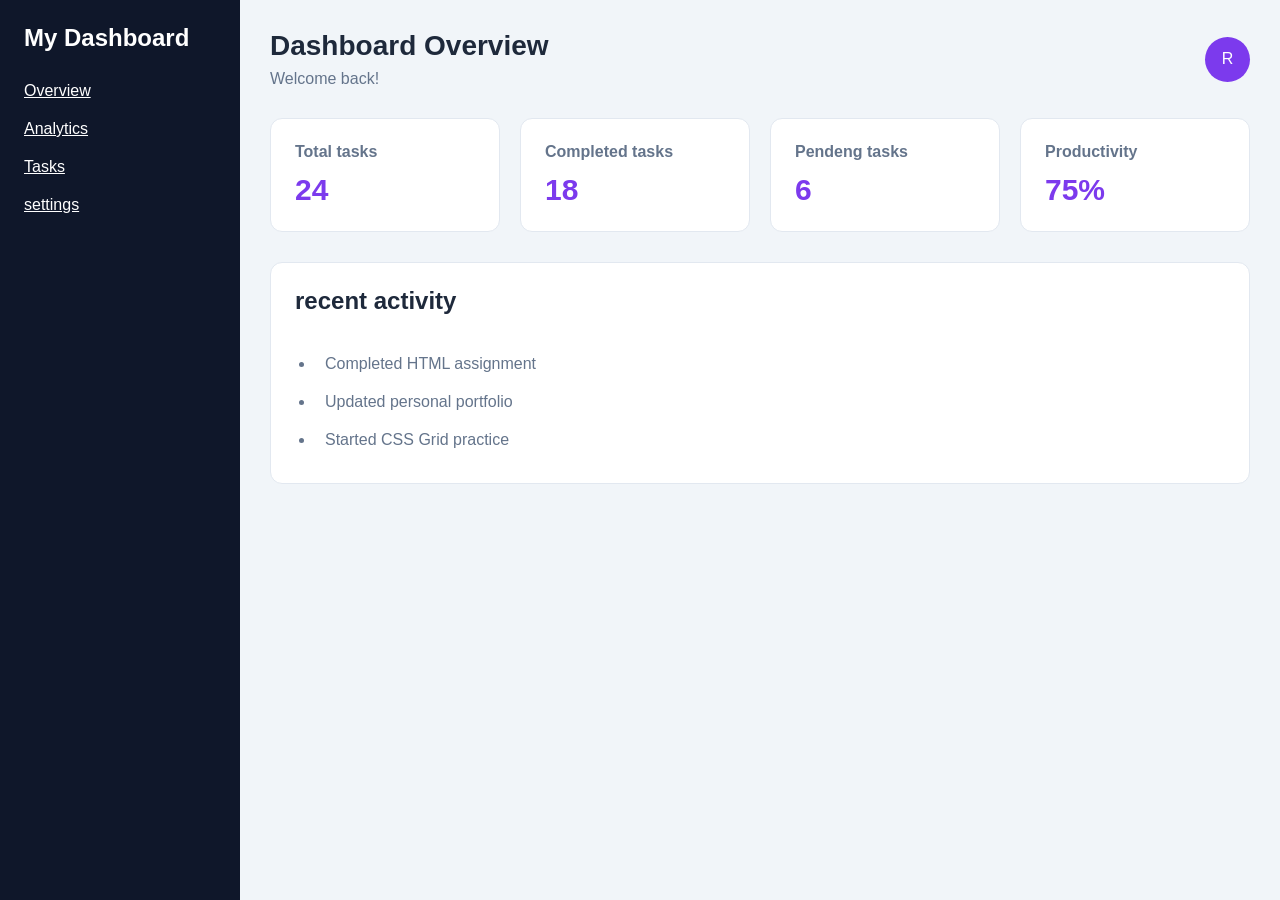
==== index.html @ 41fd725c "Build responsive personal dashboard" ====
<!doctype html>
<html lang="en">
<head>
  <meta charset="UTF-8">
  <meta name="viewport" content="width=device-width, initial-scale=1.0">
  <meta name="description" content="Responsive personal dashboard assignment starter">
  <title>Personal Dashboard | Scratch2Build</title>
  <link rel="stylesheet" href="style.css">
</head>
<body>
    <div class="dashboard">
      <aside class="sidebar">
        <h2>My Dashboard</h2>

        <nav class="sidebar-nav">
          <a href="#">Overview</a>
          <a href="#">Analytics</a>
          <a href="#">Tasks</a>
          <a href="#">settings</a>

        </nav>
      </aside>
      <mainc class="main-content">
        <header class="header">
          <div>
            <h1>Dashboard Overview</h1>
            <p>Welcome back!</p>

          </div>
          <div class="avatar">R</div>
        </header>
        <section class="analytics-grid">
          <article class="card">
            <h3>Total tasks</h3>
            <p>24</p>
          </article>
          <article class="card">
            <h3>Completed tasks</h3>
            <p>18</p>

          </article>

          <article class="card">
            <h3>Pendeng tasks</h3>
            <p>6</p>

          </article>
          <article class="card">
            <h3>Productivity</h3>
            <p>75%</p>

          </article>
          
          
        </section>
        <section class="activity">
          <h2>recent activity</h2>
          <ul>
             <li>Completed HTML assignment</li>
              <li>Updated personal portfolio</li>
              <li>Started CSS Grid practice</li>
          </ul>
        </section>
      </main>
    </div>
</body>
</html>
---- style.css ----
:root {
    --background: #f1f5f9;
    --surface: #ffffff;
    --sidebar: #0f172a;
    --primary: #7c3aed;
    --text: #1e293b;
    --muted: #64748b;
    --white: #ffffff;
    --border: #e2e8f0;
}
*{
    box-sizing: border-box;
    margin: 0;
    padding: 0;

}
body {
    font-family: Arial, Helvetica, sans-serif;
    background-color: var(--background);
    color: var(--text);

}
.dashboard{
    display: flex;
    min-height: 100vh;

}
.sidebar{
    width: 240px;
    flex-shrink:0 ;
    background-color: var(--sidebar);
    color: var(--white);
    padding: 24px;

}
.sidebar-nav{
    display: flex;
    flex-direction: column;
    gap :20px;
    margin-top: 30px;


}
.sidebar-nav a {
    color: var(--white);

}
.main-content{
    flex: 1;
    min-width: 0;
    padding :30px;
    
}
.header{
    display: flex;
    justify-content: space-between;
    align-items: center;
    gap: 16px;
    margin-bottom: 30px;
}
.header h1 {
    font-size: 28px;
    margin-bottom: 8px;
}
.header p{
    color:var(--muted) ;
}
.avatar{
    background-color: var(--primary);
    color: var(--white);
    width: 45px;
    height: 45px;
    border-radius: 50%;
    display: flex;
    justify-content: center;
    align-items: center;
    flex-shrink: 0;
}
.analytics-grid{
    display: grid;
    grid-template-columns: repeat(auto-fit,minmax(200px,1fr));
    gap:20px;

}
.card{
    background-color: var(--surface);
    padding: 24px;
    border-radius:12px ;
    border: 1px solid var(--border);

}
.card h3 {
    color: var(--muted);
    font-size: 16px;
    margin-bottom:12px ;

}
.card p {
    font-size: 30px;
    font-weight: bold;
    color: var(--primary);
}

.activity{
    background-color: var(--surface);
    padding: 24px;
    border-radius: 12px;
    border: 1px solid var(--border);
    margin-top: 30px;
}
.activity h2{
    margin-bottom: 30px;


}
.activity ul{
    padding-left: 20px;

}
.activity li{
    padding: 10px ;
    color: var(--muted);
}
@media  (max-width:768px) 
{
    .dashboard{
        flex-direction: column;
    }
    .sidebar{
        width: 100%;
        padding: 16px;

    }
    .sidebar-nav {
        flex-direction: row;
        flex-wrap: wrap;
        gap: 12px;
        margin-top: 16px;
    }
    .main-content {
        width: 100%;
        padding: 16px;
    }

    .header h1 {
        font-size: 22px;
    }
    .analytics-grid {
        grid-template-columns: repeat(auto-fit, minmax(min(100%, 200px), 1fr));
    }
}
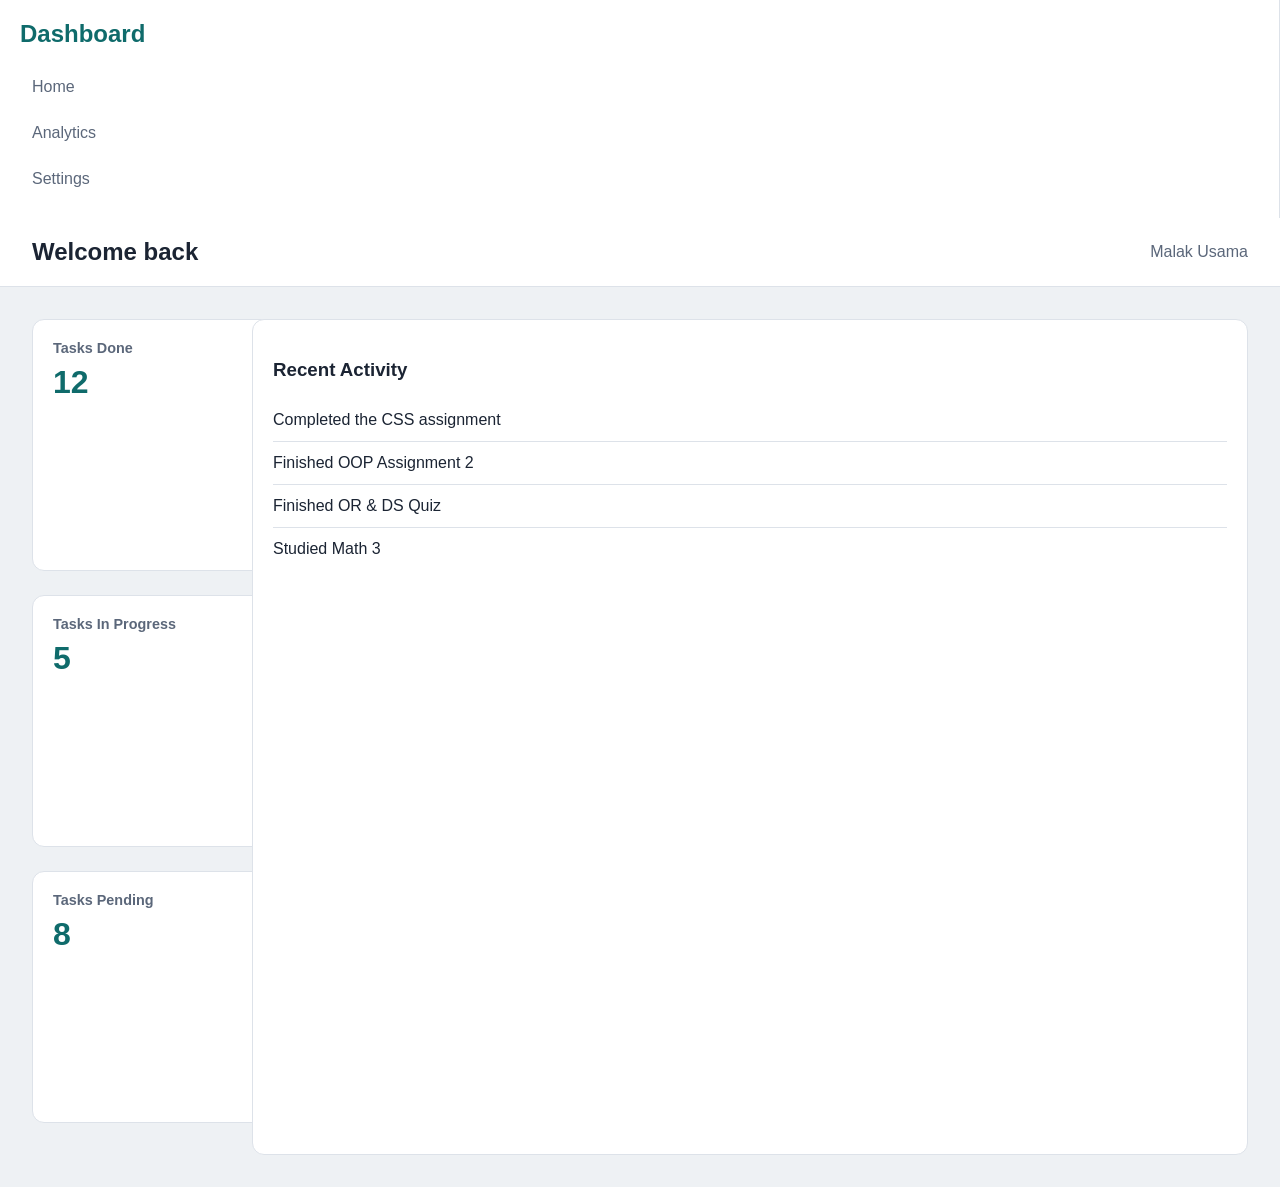
==== commit 228d67a8: "Completed Dashboard - Assignment 2" ====
--- a/index.html
+++ b/index.html
@@ -8,60 +8,53 @@
   <link rel="stylesheet" href="style.css">
 </head>
 <body>
-    <div class="dashboard">
-      <aside class="sidebar">
-        <h2>My Dashboard</h2>
+  <div class="dashboard-container">
 
-        <nav class="sidebar-nav">
-          <a href="#">Overview</a>
-          <a href="#">Analytics</a>
-          <a href="#">Tasks</a>
-          <a href="#">settings</a>
+    <aside class="sidebar">
+      <div class="logo">Dashboard</div>
+      <nav>
+        <a href="#">Home</a>
+        <a href="#">Analytics</a>
+        <a href="#">Settings</a>
+      </nav>
+    </aside>
 
-        </nav>
-      </aside>
-      <mainc class="main-content">
-        <header class="header">
-          <div>
-            <h1>Dashboard Overview</h1>
-            <p>Welcome back!</p>
+    <div class="content-wrapper">
 
+      <header class="header">
+        <h1>Welcome back</h1>
+        <div class="user">Malak Usama</div>
+      </header>
+
+      <main class="dashboard-main">
+
+        <section class="analytics-grid">
+          <div class="card">
+            <h3 class="card-title">Tasks Done</h3>
+            <p class="card-value">12</p>
           </div>
-          <div class="avatar">R</div>
-        </header>
-        <section class="analytics-grid">
-          <article class="card">
-            <h3>Total tasks</h3>
-            <p>24</p>
-          </article>
-          <article class="card">
-            <h3>Completed tasks</h3>
-            <p>18</p>
+          <div class="card">
+            <h3 class="card-title">Tasks In Progress</h3>
+            <p class="card-value">5</p>
+          </div>
+          <div class="card">
+            <h3 class="card-title">Tasks Pending</h3>
+            <p class="card-value">8</p>
+          </div>
+        </section>
 
-          </article>
-
-          <article class="card">
-            <h3>Pendeng tasks</h3>
-            <p>6</p>
-
-          </article>
-          <article class="card">
-            <h3>Productivity</h3>
-            <p>75%</p>
-
-          </article>
-          
-          
-        </section>
-        <section class="activity">
-          <h2>recent activity</h2>
+        <section class="activity-feed">
+          <h3>Recent Activity</h3>
           <ul>
-             <li>Completed HTML assignment</li>
-              <li>Updated personal portfolio</li>
-              <li>Started CSS Grid practice</li>
+           <li>Completed the CSS assignment</li>
+           <li>Finished OOP Assignment 2</li>
+           <li>Finished OR & DS Quiz</li>
+           <li>Studied Math 3</li>
           </ul>
         </section>
+
       </main>
     </div>
+  </div>
 </body>
 </html>
--- a/style.css
+++ b/style.css
@@ -1,152 +1,163 @@
-:root {
-    --background: #f1f5f9;
-    --surface: #ffffff;
-    --sidebar: #0f172a;
-    --primary: #7c3aed;
-    --text: #1e293b;
-    --muted: #64748b;
-    --white: #ffffff;
-    --border: #e2e8f0;
+:root{
+    --bg: #eef1f4; 
+    --surface:#ffffff; 
+    --text: #1b2433; 
+    --muted: #5b677a; 
+    --border: #dde2e9; 
+    --accent: #0f6b6b; 
+    --accent-soft: #d8eeee;
 }
-*{
-    box-sizing: border-box;
-    margin: 0;
-    padding: 0;
-
-}
-body {
-    font-family: Arial, Helvetica, sans-serif;
-    background-color: var(--background);
-    color: var(--text);
-
-}
-.dashboard{
-    display: flex;
-    min-height: 100vh;
-
-}
-.sidebar{
-    width: 240px;
-    flex-shrink:0 ;
-    background-color: var(--sidebar);
-    color: var(--white);
-    padding: 24px;
-
-}
-.sidebar-nav{
-    display: flex;
-    flex-direction: column;
-    gap :20px;
-    margin-top: 30px;
-
-
-}
-.sidebar-nav a {
-    color: var(--white);
-
-}
-.main-content{
-    flex: 1;
-    min-width: 0;
-    padding :30px;
-    
-}
-.header{
-    display: flex;
-    justify-content: space-between;
-    align-items: center;
-    gap: 16px;
-    margin-bottom: 30px;
-}
-.header h1 {
-    font-size: 28px;
-    margin-bottom: 8px;
-}
-.header p{
-    color:var(--muted) ;
-}
-.avatar{
-    background-color: var(--primary);
-    color: var(--white);
-    width: 45px;
-    height: 45px;
-    border-radius: 50%;
-    display: flex;
-    justify-content: center;
-    align-items: center;
-    flex-shrink: 0;
-}
-.analytics-grid{
-    display: grid;
-    grid-template-columns: repeat(auto-fit,minmax(200px,1fr));
-    gap:20px;
-
-}
-.card{
-    background-color: var(--surface);
-    padding: 24px;
-    border-radius:12px ;
-    border: 1px solid var(--border);
-
-}
-.card h3 {
-    color: var(--muted);
-    font-size: 16px;
-    margin-bottom:12px ;
-
-}
-.card p {
-    font-size: 30px;
-    font-weight: bold;
-    color: var(--primary);
+*, *::before, *::after {
+  box-sizing: border-box;
 }
 
-.activity{
-    background-color: var(--surface);
-    padding: 24px;
-    border-radius: 12px;
-    border: 1px solid var(--border);
-    margin-top: 30px;
+body {
+  margin: 0;
+  font-family: Arial, sans-serif;
+  background: var(--bg);
+  color: var(--text);
 }
-.activity h2{
-    margin-bottom: 30px;
 
+.dashboard-main{
+  display: grid;
+  grid-template-columns: 220px 1fr;
+  min-height: 100vh;
+}
 
+.sidebar {
+  background: var(--surface);
+  border-right: 1px solid var(--border);
+  padding: 20px;
 }
-.activity ul{
-    padding-left: 20px;
 
+.logo {
+  font-size: 1.5em;
+  font-weight: bold;
+  color: var(--accent);
+  margin-bottom: 20px;
 }
-.activity li{
-    padding: 10px ;
-    color: var(--muted);
+
+.sidebar nav {
+  display: flex;
+  flex-direction: column;
+  gap : 8px;
 }
-@media  (max-width:768px) 
-{
-    .dashboard{
-        flex-direction: column;
-    }
-    .sidebar{
-        width: 100%;
-        padding: 16px;
 
-    }
-    .sidebar-nav {
-        flex-direction: row;
-        flex-wrap: wrap;
-        gap: 12px;
-        margin-top: 16px;
-    }
-    .main-content {
-        width: 100%;
-        padding: 16px;
-    }
+.sidebar nav a {
+  color: var(--muted);
+  text-decoration: none;
+  padding: 10px 12px;
+  border-radius: 8px;
+}
 
-    .header h1 {
-        font-size: 22px;
-    }
-    .analytics-grid {
-        grid-template-columns: repeat(auto-fit, minmax(min(100%, 200px), 1fr));
-    }
+.sidebar nav a:hover {
+  background: var(--accent-soft);
+  color: var(--accent);
 }
- +
+.header {
+  display: flex;
+  justify-content: space-between;
+  align-items: center;
+  padding: 20px 32px;
+  background: var(--surface);
+  border-bottom: 1px solid var(--border);
+}
+
+.header h1 {
+  margin: 0;
+  font-size: 1.5rem;
+}
+
+.user {
+  color: var(--muted);
+}
+
+.dashboard-main {
+  padding: 32px;
+}
+
+.analytics-grid {
+  display: grid;
+  grid-template-columns: repeat(auto-fit, minmax(280px, 1fr));
+  gap: 1.5rem;
+  margin-bottom: 2rem;
+}
+
+.card {
+  background: var(--surface);
+  border: 1px solid var(--border);
+  border-radius: 12px;
+  padding: 20px;
+}
+
+.card-title {
+  margin: 0;
+  font-size: 0.9rem;
+  color: var(--muted);
+}
+
+.card-value {
+  margin: 8px 0 0;
+  font-size: 2rem;
+  font-weight: 700;
+  color: var(--accent);
+}
+
+.activity-feed {
+  background: var(--surface);
+  border: 1px solid var(--border);
+  border-radius: 12px;
+  padding: 20px;
+}
+
+.activity-feed h2 {
+  margin: 0 0 12px;
+  font-size: 1.1rem;
+}
+
+.activity-feed ul {
+  list-style: none;
+  margin: 0;
+  padding: 0;
+}
+
+.activity-feed li {
+  display: flex;
+  justify-content: space-between;
+  padding: 12px 0;
+  border-bottom: 1px solid var(--border);
+}
+
+.activity-feed li:last-child {
+  border-bottom: none;
+}
+
+@media (max-width: 768px) {
+  .dashboard-container {
+    grid-template-columns: 1fr;
+  }
+
+  .sidebar {
+    border-right: none;
+    border-bottom: 1px solid var(--border);
+    padding: 12px 16px;
+  }
+
+  .logo {
+    margin-bottom: 12px;
+  }
+
+  .sidebar nav {
+    flex-direction: row;
+    flex-wrap: wrap;
+  }
+
+  .header {
+    padding: 16px;
+  }
+
+  .dashboard-main {
+    padding: 16px;
+  }
+}
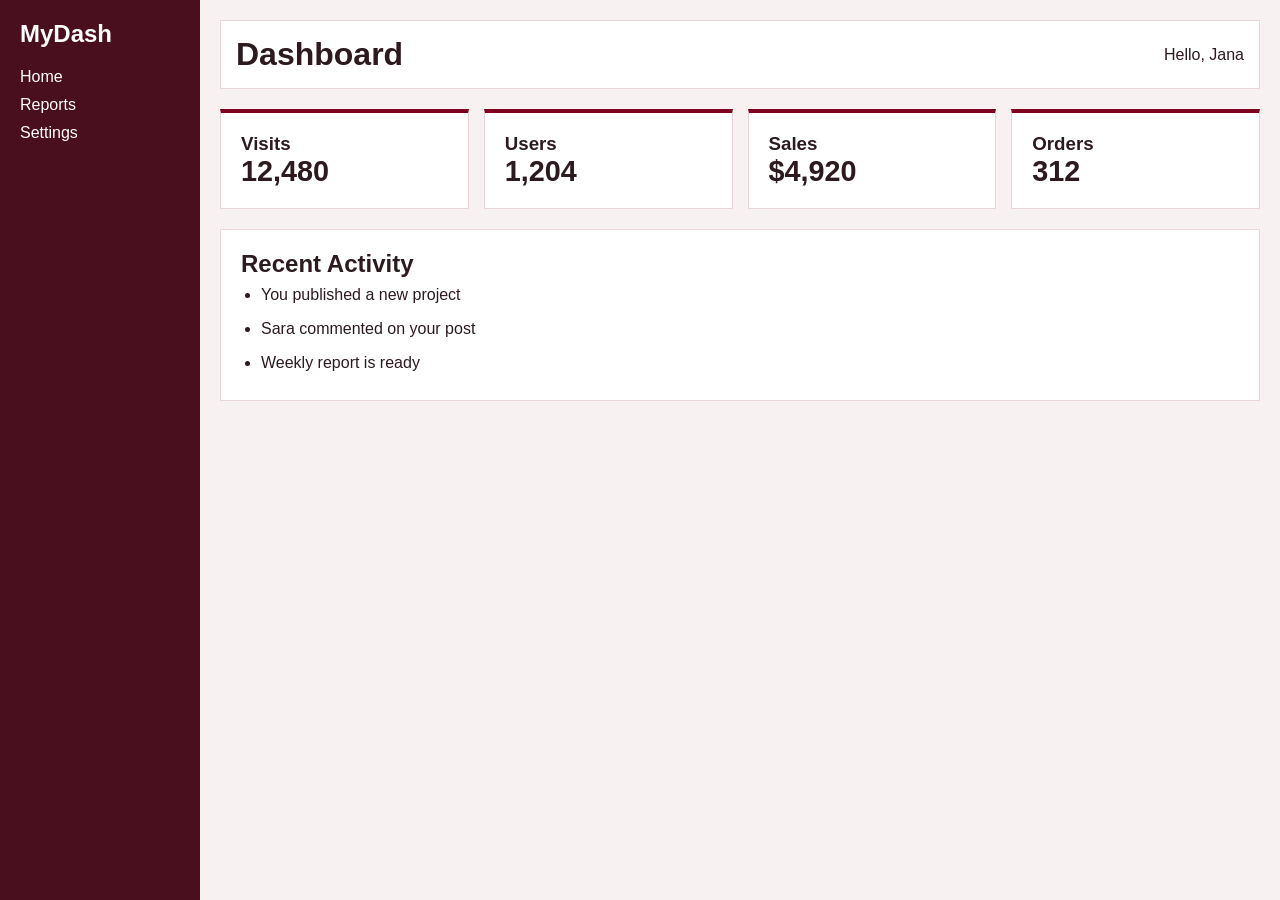
==== commit f23a38d6: "Assignment2 done" ====
--- a/index.html
+++ b/index.html
@@ -8,53 +8,50 @@
   <link rel="stylesheet" href="style.css">
 </head>
 <body>
-  <div class="dashboard-container">
+   <!-- Write your code here -->
 
-    <aside class="sidebar">
-      <div class="logo">Dashboard</div>
-      <nav>
-        <a href="#">Home</a>
-        <a href="#">Analytics</a>
-        <a href="#">Settings</a>
-      </nav>
-    </aside>
+  <div class="layout">
 
-    <div class="content-wrapper">
+  <!-- Sidebar -->
+  <aside class="sidebar">
+    <h2>MyDash</h2>
+    <nav class="nav">
+      <a href="#">Home</a>
+      <a href="#">Reports</a>
+      <a href="#">Settings</a>
+    </nav>
+  </aside>
 
-      <header class="header">
-        <h1>Welcome back</h1>
-        <div class="user">Malak Usama</div>
-      </header>
+  <div class="main">
 
-      <main class="dashboard-main">
+    <!-- Header -->
+    <header class="header">
+      <h1>Dashboard</h1>
+      <p>Hello, Jana</p>
+    </header>
 
-        <section class="analytics-grid">
-          <div class="card">
-            <h3 class="card-title">Tasks Done</h3>
-            <p class="card-value">12</p>
-          </div>
-          <div class="card">
-            <h3 class="card-title">Tasks In Progress</h3>
-            <p class="card-value">5</p>
-          </div>
-          <div class="card">
-            <h3 class="card-title">Tasks Pending</h3>
-            <p class="card-value">8</p>
-          </div>
-        </section>
+    <!-- Analytics Grid -->
+    <section class="cards">
+      <div class="card"><h3>Visits</h3><p>12,480</p></div>
+      <div class="card"><h3>Users</h3><p>1,204</p></div>
+      <div class="card"><h3>Sales</h3><p>$4,920</p></div>
+      <div class="card"><h3>Orders</h3><p>312</p></div>
+    </section>
 
-        <section class="activity-feed">
-          <h3>Recent Activity</h3>
-          <ul>
-           <li>Completed the CSS assignment</li>
-           <li>Finished OOP Assignment 2</li>
-           <li>Finished OR & DS Quiz</li>
-           <li>Studied Math 3</li>
-          </ul>
-        </section>
+    <!-- Recent Activity Feed -->
+    <section class="feed">
+      <h2>Recent Activity</h2>
+      <ul>
+        <li>You published a new project</li>
+        <li>Sara commented on your post</li>
+        <li>Weekly report is ready</li>
+      </ul>
+    </section>
 
-      </main>
-    </div>
   </div>
+</div>
+
+
+
 </body>
 </html>
--- a/style.css
+++ b/style.css
@@ -1,163 +1,104 @@
-:root{
-    --bg: #eef1f4; 
-    --surface:#ffffff; 
-    --text: #1b2433; 
-    --muted: #5b677a; 
-    --border: #dde2e9; 
-    --accent: #0f6b6b; 
-    --accent-soft: #d8eeee;
+:root {
+  --bg: #f8f1f2;
+  --white: #ffffff;
+  --dark: #4a0f1f;
+  --purple: #800020;
+  --text: #2d1a1f;
+  --border: #ead6da;
 }
-*, *::before, *::after {
+
+* {
   box-sizing: border-box;
+  margin: 0;
+  padding: 0;
 }
 
 body {
-  margin: 0;
-  font-family: Arial, sans-serif;
+  font-family: sans-serif;
   background: var(--bg);
   color: var(--text);
 }
 
-.dashboard-main{
-  display: grid;
-  grid-template-columns: 220px 1fr;
-  min-height: 100vh;
+.layout {
+  display: flex;
 }
 
 .sidebar {
-  background: var(--surface);
-  border-right: 1px solid var(--border);
+  width: 200px;
+  min-height: 100vh;
+  background: var(--dark);
+  color: var(--white);
   padding: 20px;
 }
 
-.logo {
-  font-size: 1.5em;
-  font-weight: bold;
-  color: var(--accent);
-  margin-bottom: 20px;
+.nav {
+  display: flex;
+  flex-direction: column;
+  gap: 10px;
+  margin-top: 20px;
 }
 
-.sidebar nav {
-  display: flex;
-  flex-direction: column;
-  gap : 8px;
+.nav a {
+  color: var(--white);
+  text-decoration: none;
 }
 
-.sidebar nav a {
-  color: var(--muted);
-  text-decoration: none;
-  padding: 10px 12px;
-  border-radius: 8px;
-}
-
-.sidebar nav a:hover {
-  background: var(--accent-soft);
-  color: var(--accent);
+.main {
+  flex: 1;
+  padding: 20px;
 }
 
 .header {
   display: flex;
   justify-content: space-between;
   align-items: center;
-  padding: 20px 32px;
-  background: var(--surface);
-  border-bottom: 1px solid var(--border);
+  background: var(--white);
+  border: 1px solid var(--border);
+  padding: 15px;
+  margin-bottom: 20px;
 }
 
-.header h1 {
-  margin: 0;
-  font-size: 1.5rem;
-}
-
-.user {
-  color: var(--muted);
-}
-
-.dashboard-main {
-  padding: 32px;
-}
-
-.analytics-grid {
+.cards {
   display: grid;
-  grid-template-columns: repeat(auto-fit, minmax(280px, 1fr));
-  gap: 1.5rem;
-  margin-bottom: 2rem;
+  grid-template-columns: repeat(auto-fit, minmax(200px, 1fr));
+  gap: 15px;
+  margin-bottom: 20px;
 }
 
 .card {
-  background: var(--surface);
+  background: var(--white);
   border: 1px solid var(--border);
-  border-radius: 12px;
+  border-top: 4px solid var(--purple);
   padding: 20px;
 }
 
-.card-title {
-  margin: 0;
-  font-size: 0.9rem;
-  color: var(--muted);
+.card p {
+  font-size: 1.8rem;
+  font-weight: bold;
 }
 
-.card-value {
-  margin: 8px 0 0;
-  font-size: 2rem;
-  font-weight: 700;
-  color: var(--accent);
-}
-
-.activity-feed {
-  background: var(--surface);
+.feed {
+  background: var(--white);
   border: 1px solid var(--border);
-  border-radius: 12px;
   padding: 20px;
 }
 
-.activity-feed h2 {
-  margin: 0 0 12px;
-  font-size: 1.1rem;
-}
-
-.activity-feed ul {
-  list-style: none;
-  margin: 0;
-  padding: 0;
-}
-
-.activity-feed li {
-  display: flex;
-  justify-content: space-between;
-  padding: 12px 0;
-  border-bottom: 1px solid var(--border);
-}
-
-.activity-feed li:last-child {
-  border-bottom: none;
+.feed li {
+  padding: 8px 0;
+  margin-left: 20px;
 }
 
 @media (max-width: 768px) {
-  .dashboard-container {
-    grid-template-columns: 1fr;
+  .layout {
+    flex-direction: column;
   }
 
   .sidebar {
-    border-right: none;
-    border-bottom: 1px solid var(--border);
-    padding: 12px 16px;
+    width: 100%;
+    min-height: auto;
   }
 
-  .logo {
-    margin-bottom: 12px;
-  }
-
-  .sidebar nav {
+  .nav {
     flex-direction: row;
-    flex-wrap: wrap;
-  }
-
-  .header {
-    padding: 16px;
-  }
-
-  .dashboard-main {
-    padding: 16px;
   }
 }
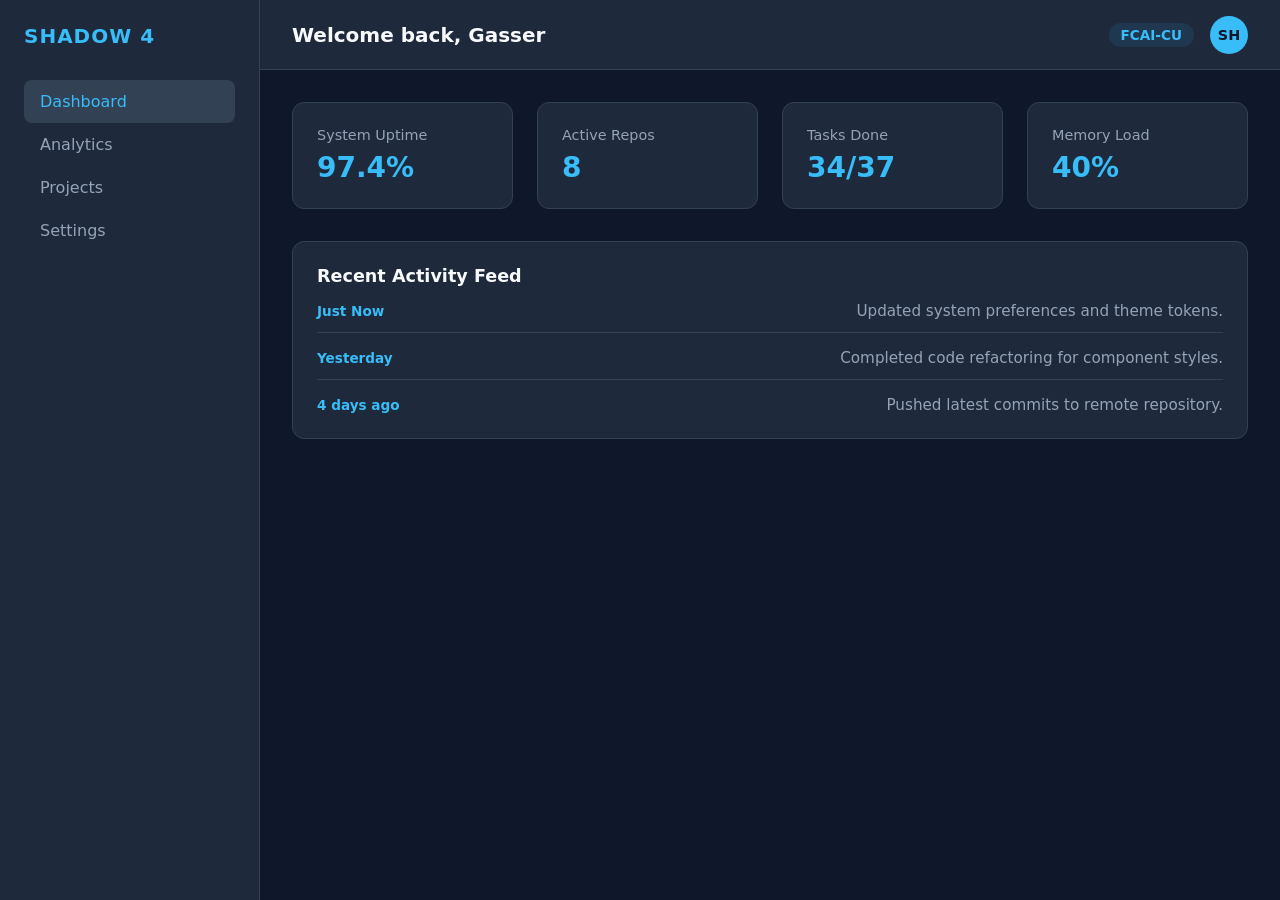
==== commit c0277163: "Build responsive personal dashboard UI" ====
--- a/index.html
+++ b/index.html
@@ -8,50 +8,66 @@
   <link rel="stylesheet" href="style.css">
 </head>
 <body>
-   <!-- Write your code here -->
-
-  <div class="layout">
-
-  <!-- Sidebar -->
-  <aside class="sidebar">
-    <h2>MyDash</h2>
-    <nav class="nav">
-      <a href="#">Home</a>
-      <a href="#">Reports</a>
-      <a href="#">Settings</a>
-    </nav>
-  </aside>
-
-  <div class="main">
-
-    <!-- Header -->
-    <header class="header">
-      <h1>Dashboard</h1>
-      <p>Hello, Jana</p>
-    </header>
-
-    <!-- Analytics Grid -->
-    <section class="cards">
-      <div class="card"><h3>Visits</h3><p>12,480</p></div>
-      <div class="card"><h3>Users</h3><p>1,204</p></div>
-      <div class="card"><h3>Sales</h3><p>$4,920</p></div>
-      <div class="card"><h3>Orders</h3><p>312</p></div>
-    </section>
-
-    <!-- Recent Activity Feed -->
-    <section class="feed">
-      <h2>Recent Activity</h2>
-      <ul>
-        <li>You published a new project</li>
-        <li>Sara commented on your post</li>
-        <li>Weekly report is ready</li>
-      </ul>
-    </section>
-
-  </div>
-</div>
-
-
-
+   <div class="dashboard-container">
+     <aside class="sidebar">
+       <div class="sidebar-brand">
+         <h2>SHADOW 4</h2>
+       </div>
+       <ul class="sidebar-menu">
+         <li><a href="#" class="active">Dashboard</a></li>
+         <li><a href="#">Analytics</a></li>
+         <li><a href="#">Projects</a></li>
+         <li><a href="#">Settings</a></li>
+       </ul>
+     </aside>
+     <div class="main-content">
+       <header class="header-bar">
+         <div class="header-title">
+           <h1>Welcome back, Gasser</h1>
+         </div>
+         <div class="header-user">
+           <span class="user-badge">FCAI-CU</span>
+           <div class="avatar">SH</div>
+         </div>
+       </header>
+       <div class="dashboard-body">
+         <section class="analytics-grid">
+           <div class="card">
+             <h3>System Uptime</h3>
+             <p class="card-value">97.4%</p>
+           </div>
+           <div class="card">
+             <h3>Active Repos</h3>
+             <p class="card-value">8</p>
+           </div>
+           <div class="card">
+             <h3>Tasks Done</h3>
+             <p class="card-value">34/37</p>
+           </div>
+           <div class="card">
+             <h3>Memory Load</h3>
+             <p class="card-value">40%</p>
+           </div>
+         </section>
+         <section class="activity-feed">
+            <h2>Recent Activity Feed</h2>
+            <ul>
+              <li>
+                <span class="activity-time">Just Now</span>
+                <span class="activity-desc">Updated system preferences and theme tokens.</span>
+              </li>
+              <li>
+                <span class="activity-time">Yesterday</span>
+                <span class="activity-desc">Completed code refactoring for component styles.</span>
+              </li>
+              <li>
+                <span class="activity-time">4 days ago</span>
+                <span class="activity-desc">Pushed latest commits to remote repository.</span>
+              </li>
+            </ul>
+          </section>
+       </div>
+     </div>
+   </div>
 </body>
 </html>
--- a/style.css
+++ b/style.css
@@ -1,104 +1,246 @@
 :root {
-  --bg: #f8f1f2;
-  --white: #ffffff;
-  --dark: #4a0f1f;
-  --purple: #800020;
-  --text: #2d1a1f;
-  --border: #ead6da;
-}
-
-* {
+  --color-bg: #0f172a;
+  --color-surface: #1e293b;
+  --color-surface-hover: #334155;
+  --color-border: #334155;
+  --color-primary: #38bdf8;
+  --color-text: #f8fafc;
+  --color-text-muted: #94a3b8;
+  --sidebar-width: 260px;
+}
+
+*,
+*::before,
+*::after {
   box-sizing: border-box;
   margin: 0;
   padding: 0;
 }
 
 body {
-  font-family: sans-serif;
-  background: var(--bg);
-  color: var(--text);
-}
-
-.layout {
-  display: flex;
+  font-family: system-ui, -apple-system, sans-serif;
+  background-color: var(--color-bg);
+  color: var(--color-text);
+  min-height: 100vh;
+  overflow-x: hidden;
+}
+
+.dashboard-container {
+  display: flex;
+  min-height: 100vh;
 }
 
 .sidebar {
-  width: 200px;
-  min-height: 100vh;
-  background: var(--dark);
-  color: var(--white);
-  padding: 20px;
-}
-
-.nav {
-  display: flex;
-  flex-direction: column;
-  gap: 10px;
-  margin-top: 20px;
-}
-
-.nav a {
-  color: var(--white);
+  width: var(--sidebar-width);
+  background-color: var(--color-surface);
+  border-right: 1px solid var(--color-border);
+  display: flex;
+  flex-direction: column;
+  padding: 1.5rem;
+  transition: transform 0.3s ease;
+}
+
+.sidebar-brand h2 {
+  font-size: 1.25rem;
+  color: var(--color-primary);
+  margin-bottom: 2rem;
+  letter-spacing: 1px;
+}
+
+.sidebar-menu {
+  list-style: none;
+  display: flex;
+  flex-direction: column;
+  gap: 0.75s;
+}
+
+.sidebar-menu li a {
+  display: block;
+  color: var(--color-text-muted);
   text-decoration: none;
-}
-
-.main {
+  padding: 0.75rem 1rem;
+  border-radius: 8px;
+  font-weight: 500;
+  transition: background 0.2s, color 0.2s;
+}
+
+.sidebar-menu li a:hover,
+.sidebar-menu li a.active {
+  background-color: var(--color-surface-hover);
+  color: var(--color-primary);
+}
+
+.main-content {
   flex: 1;
-  padding: 20px;
-}
-
-.header {
+  display: flex;
+  flex-direction: column;
+  min-width: 0;
+}
+
+.header-bar {
+  height: 70px;
+  background-color: var(--color-surface);
+  border-bottom: 1px solid var(--color-border);
   display: flex;
   justify-content: space-between;
   align-items: center;
-  background: var(--white);
-  border: 1px solid var(--border);
-  padding: 15px;
-  margin-bottom: 20px;
-}
-
-.cards {
+  padding: 0 2rem;
+}
+
+.header-title h1 {
+  font-size: 1.25rem;
+  font-weight: 600;
+}
+
+.header-user {
+  display: flex;
+  align-items: center;
+  gap: 1rem;
+}
+
+.user-badge {
+  background-color: rgba(56, 189, 248, 0.1);
+  color: var(--color-primary);
+  padding: 0.25rem 0.75rem;
+  border-radius: 20px;
+  font-size: 0.85rem;
+  font-weight: 600;
+}
+
+.avatar {
+  width: 38px;
+  height: 38px;
+  background-color: var(--color-primary);
+  color: var(--color-bg);
+  font-weight: bold;
+  border-radius: 50%;
+  display: flex;
+  justify-content: center;
+  align-items: center;
+  font-size: 0.9rem;
+}
+
+.dashboard-body {
+  padding: 2rem;
+  display: flex;
+  flex-direction: column;
+  gap: 2rem;
+  flex: 1;
+}
+
+.analytics-grid {
   display: grid;
-  grid-template-columns: repeat(auto-fit, minmax(200px, 1fr));
-  gap: 15px;
-  margin-bottom: 20px;
+  grid-template-columns: repeat(auto-fit, minmax(220px, 1fr));
+  gap: 1.5rem;
 }
 
 .card {
-  background: var(--white);
-  border: 1px solid var(--border);
-  border-top: 4px solid var(--purple);
-  padding: 20px;
-}
-
-.card p {
-  font-size: 1.8rem;
-  font-weight: bold;
-}
-
-.feed {
-  background: var(--white);
-  border: 1px solid var(--border);
-  padding: 20px;
-}
-
-.feed li {
-  padding: 8px 0;
-  margin-left: 20px;
+  background-color: var(--color-surface);
+  border: 1px solid var(--color-border);
+  border-radius: 12px;
+  padding: 1.5rem;
+  display: flex;
+  flex-direction: column;
+  gap: 0.5rem;
+}
+
+.card h3 {
+  font-size: 0.9rem;
+  color: var(--color-text-muted);
+  font-weight: 500;
+}
+
+.card-value {
+  font-size: 1.75rem;
+  font-weight: 700;
+  color: var(--color-primary);
+}
+
+.activity-feed {
+  background-color: var(--color-surface);
+  border: 1px solid var(--color-border);
+  border-radius: 12px;
+  padding: 1.5rem;
+}
+
+.activity-feed h2 {
+  font-size: 1.1rem;
+  margin-bottom: 1rem;
+}
+
+.activity-feed ul {
+  list-style: none;
+  display: flex;
+  flex-direction: column;
+  gap: 1rem;
+}
+
+.activity-feed li {
+  display: flex;
+  justify-content: space-between;
+  align-items: center;
+  padding-bottom: 0.75rem;
+  border-bottom: 1px solid var(--color-border);
+}
+
+.activity-feed li:last-child {
+  border-bottom: none;
+  padding-bottom: 0;
+}
+
+.activity-time {
+  font-size: 0.85rem;
+  color: var(--color-primary);
+  font-weight: 600;
+}
+
+.activity-desc {
+  font-size: 0.95rem;
+  color: var(--color-text-muted);
 }
 
 @media (max-width: 768px) {
-  .layout {
+  .dashboard-container {
     flex-direction: column;
   }
 
   .sidebar {
     width: 100%;
-    min-height: auto;
-  }
-
-  .nav {
     flex-direction: row;
-  }
-}
+    justify-content: space-between;
+    align-items: center;
+    padding: 1rem;
+    border-right: none;
+    border-bottom: 1px solid var(--color-border);
+  }
+
+  .sidebar-brand h2 {
+    margin-bottom: 0;
+    font-size: 1.1rem;
+  }
+
+  .sidebar-menu {
+    flex-direction: row;
+    gap: 0.5rem;
+  }
+
+  .sidebar-menu li a {
+    padding: 0.5rem 0.75rem;
+    font-size: 0.85rem;
+  }
+
+  .header-bar {
+    padding: 0 1rem;
+    height: 60px;
+  }
+
+  .dashboard-body {
+    padding: 1rem;
+  }
+
+  .activity-feed li {
+    flex-direction: column;
+    align-items: flex-start;
+    gap: 0.25rem;
+  }
+}
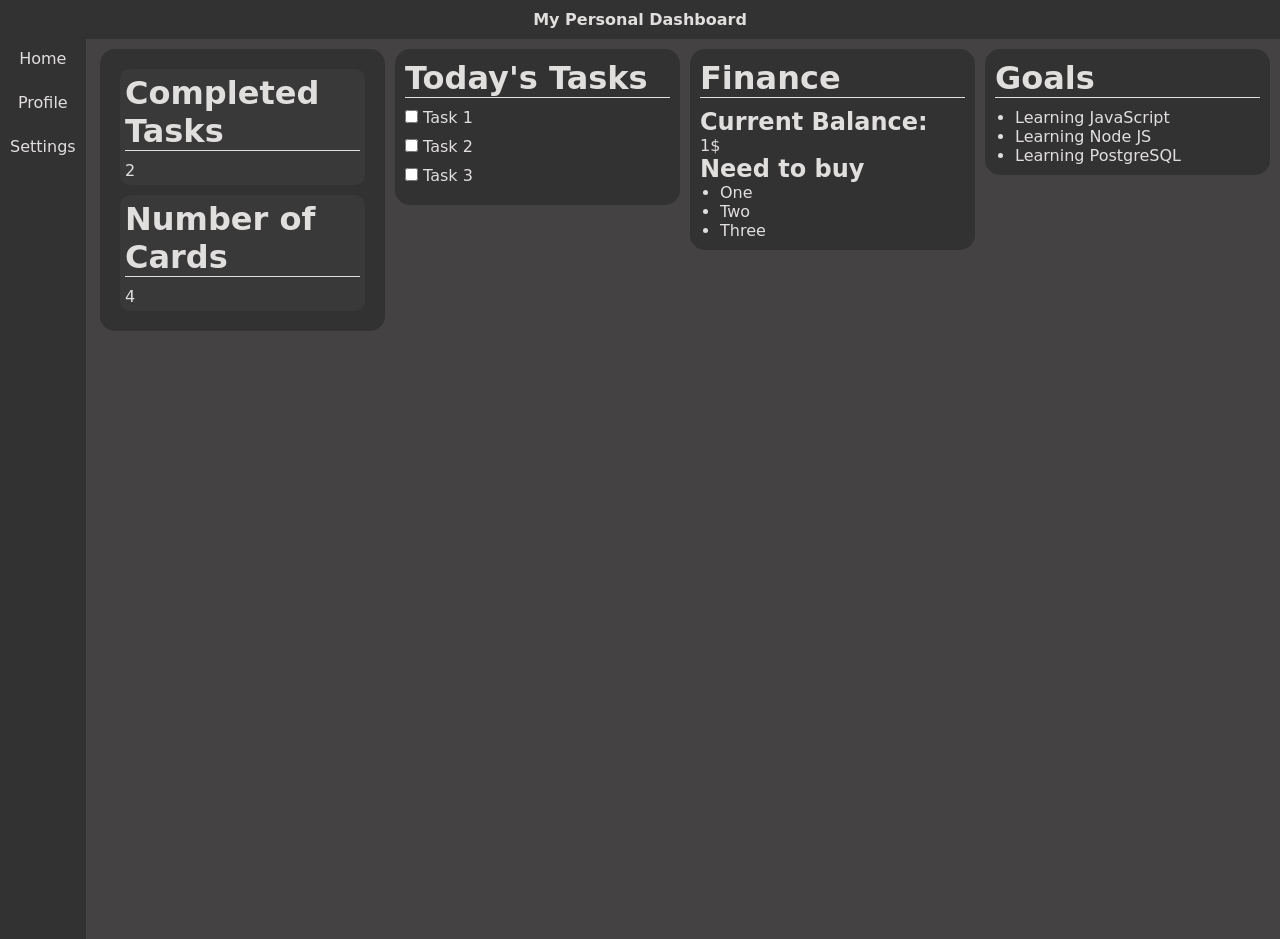
==== commit 77b16e77: "My Personal Dashboard" ====
--- a/index.html
+++ b/index.html
@@ -1,73 +1,74 @@
 <!doctype html>
 <html lang="en">
-<head>
-  <meta charset="UTF-8">
-  <meta name="viewport" content="width=device-width, initial-scale=1.0">
-  <meta name="description" content="Responsive personal dashboard assignment starter">
-  <title>Personal Dashboard | Scratch2Build</title>
-  <link rel="stylesheet" href="style.css">
-</head>
-<body>
-   <div class="dashboard-container">
-     <aside class="sidebar">
-       <div class="sidebar-brand">
-         <h2>SHADOW 4</h2>
-       </div>
-       <ul class="sidebar-menu">
-         <li><a href="#" class="active">Dashboard</a></li>
-         <li><a href="#">Analytics</a></li>
-         <li><a href="#">Projects</a></li>
-         <li><a href="#">Settings</a></li>
-       </ul>
-     </aside>
-     <div class="main-content">
-       <header class="header-bar">
-         <div class="header-title">
-           <h1>Welcome back, Gasser</h1>
-         </div>
-         <div class="header-user">
-           <span class="user-badge">FCAI-CU</span>
-           <div class="avatar">SH</div>
-         </div>
-       </header>
-       <div class="dashboard-body">
-         <section class="analytics-grid">
-           <div class="card">
-             <h3>System Uptime</h3>
-             <p class="card-value">97.4%</p>
-           </div>
-           <div class="card">
-             <h3>Active Repos</h3>
-             <p class="card-value">8</p>
-           </div>
-           <div class="card">
-             <h3>Tasks Done</h3>
-             <p class="card-value">34/37</p>
-           </div>
-           <div class="card">
-             <h3>Memory Load</h3>
-             <p class="card-value">40%</p>
-           </div>
-         </section>
-         <section class="activity-feed">
-            <h2>Recent Activity Feed</h2>
-            <ul>
-              <li>
-                <span class="activity-time">Just Now</span>
-                <span class="activity-desc">Updated system preferences and theme tokens.</span>
-              </li>
-              <li>
-                <span class="activity-time">Yesterday</span>
-                <span class="activity-desc">Completed code refactoring for component styles.</span>
-              </li>
-              <li>
-                <span class="activity-time">4 days ago</span>
-                <span class="activity-desc">Pushed latest commits to remote repository.</span>
-              </li>
-            </ul>
-          </section>
-       </div>
-     </div>
-   </div>
-</body>
+  <head>
+    <meta charset="UTF-8">
+    <meta name="viewport" content="width=device-width, initial-scale=1.0">
+    <meta name="description" content="Responsive personal dashboard assignment starter">
+    <title>Personal Dashboard | Scratch2Build</title>
+    <link rel="stylesheet" href="style.css">
+  </head>
+  <body>
+	<header>
+		My Personal Dashboard
+	</header>
+	<main>
+		<div class="sidebar">
+			<div class="element">Home</div>
+			<div class="element">Profile</div>
+			<div class="element">Settings</div>
+		</div>
+		<div class="grid">
+			<div class="card">
+				<div id="analytics-grid">
+					<div class="small-card">
+						<h1>Completed Tasks</h1>
+						2
+					</div>
+					<div class="small-card">
+						<h1>Number of Cards</h1>
+						4
+					</div>
+				</div>
+			</div>
+			<div class="card">
+				<h1>Today's Tasks</h1>
+				<div class="task">
+					<input type="checkbox">
+					Task 1
+				</div>
+				<div class="task">
+					<input type="checkbox">
+					Task 2
+				</div>
+				<div class="task">
+					<input type="checkbox">
+					Task 3
+				</div>
+			</div>
+			<div class="card">
+				<h1>Finance</h1>
+				<section>
+					<h2>Current Balance:</h2>
+					<span>1$</span>
+				</section>
+				<section>
+					<h2>Need to buy</h2>
+					<ul>
+						<li>One</li>
+						<li>Two</li>
+						<li>Three</li>
+					</ul>
+				</section>
+			</div>
+			<div class="card">
+				<h1>Goals</h1>
+				<ul>
+					<li>Learning JavaScript</li>
+					<li>Learning Node JS</li>
+					<li>Learning PostgreSQL</li>
+				</ul>
+			</div>
+		</div>
+	</main>
+  </body>
 </html>
--- a/style.css
+++ b/style.css
@@ -1,246 +1,112 @@
 :root {
-  --color-bg: #0f172a;
-  --color-surface: #1e293b;
-  --color-surface-hover: #334155;
-  --color-border: #334155;
-  --color-primary: #38bdf8;
-  --color-text: #f8fafc;
-  --color-text-muted: #94a3b8;
-  --sidebar-width: 260px;
+    --background-main: rgb(68, 66, 66);
+    --bar-color: rgb(51, 50, 50);
+    --element-hover: rgba(62, 61, 61, 0.686);
+    --text-color: rgb(225, 222, 222);
+    --card-background: rgb(51, 50, 50);
+    --small-background: rgba(62, 61, 61, 0.686);
 }
 
 *,
 *::before,
 *::after {
-  box-sizing: border-box;
-  margin: 0;
-  padding: 0;
+    box-sizing: border-box;
+    padding: 0;
+    margin: 0;
 }
 
 body {
-  font-family: system-ui, -apple-system, sans-serif;
-  background-color: var(--color-bg);
-  color: var(--color-text);
-  min-height: 100vh;
-  overflow-x: hidden;
+    font-family: system-ui, sans-serif;
+    background-color: var(--background-main);
+    min-height: 100%;
 }
 
-.dashboard-container {
-  display: flex;
-  min-height: 100vh;
+header {
+    background-color: var(--bar-color);
+    color: var(--text-color);
+    padding: 10px;
+    display: flex;
+    justify-content: center;
+    font-weight: 700;
+    flex-wrap: nowrap;
+}
+
+main {
+    display: grid;
+    grid-template-columns: 100px auto;
+    height: 100vh;
 }
 
 .sidebar {
-  width: var(--sidebar-width);
-  background-color: var(--color-surface);
-  border-right: 1px solid var(--color-border);
-  display: flex;
-  flex-direction: column;
-  padding: 1.5rem;
-  transition: transform 0.3s ease;
+    background-color: var(--bar-color);
+    display: flex;
+    flex-direction: column;
+    justify-content: flex-start;
+    align-items: center;
+    width: fit-content;
+    height: 100%;
+    color: var(--text-color);
 }
 
-.sidebar-brand h2 {
-  font-size: 1.25rem;
-  color: var(--color-primary);
-  margin-bottom: 2rem;
-  letter-spacing: 1px;
+.element {
+    cursor: pointer;
+    padding: 10px;
+    margin-bottom: 5px;
+    border-radius: 10px;
 }
 
-.sidebar-menu {
-  list-style: none;
-  display: flex;
-  flex-direction: column;
-  gap: 0.75s;
+.element:hover {
+    background-color: var(--element-hover);
 }
 
-.sidebar-menu li a {
-  display: block;
-  color: var(--color-text-muted);
-  text-decoration: none;
-  padding: 0.75rem 1rem;
-  border-radius: 8px;
-  font-weight: 500;
-  transition: background 0.2s, color 0.2s;
+.grid {
+    display: grid;
+    grid-template-columns: repeat(auto-fit, minmax(265px, 1fr));
+    grid-auto-rows: min-content;
+    gap: 10px;
+    margin: 10px 10px 0 0;
 }
 
-.sidebar-menu li a:hover,
-.sidebar-menu li a.active {
-  background-color: var(--color-surface-hover);
-  color: var(--color-primary);
+#analytics-grid {
+    display: grid;
+    grid-template-columns: repeat(auto-fit, minmax(200px, 1fr));
+    gap: 10px;
+    padding: 10px
 }
 
-.main-content {
-  flex: 1;
-  display: flex;
-  flex-direction: column;
-  min-width: 0;
-}
-
-.header-bar {
-  height: 70px;
-  background-color: var(--color-surface);
-  border-bottom: 1px solid var(--color-border);
-  display: flex;
-  justify-content: space-between;
-  align-items: center;
-  padding: 0 2rem;
-}
-
-.header-title h1 {
-  font-size: 1.25rem;
-  font-weight: 600;
-}
-
-.header-user {
-  display: flex;
-  align-items: center;
-  gap: 1rem;
-}
-
-.user-badge {
-  background-color: rgba(56, 189, 248, 0.1);
-  color: var(--color-primary);
-  padding: 0.25rem 0.75rem;
-  border-radius: 20px;
-  font-size: 0.85rem;
-  font-weight: 600;
-}
-
-.avatar {
-  width: 38px;
-  height: 38px;
-  background-color: var(--color-primary);
-  color: var(--color-bg);
-  font-weight: bold;
-  border-radius: 50%;
-  display: flex;
-  justify-content: center;
-  align-items: center;
-  font-size: 0.9rem;
-}
-
-.dashboard-body {
-  padding: 2rem;
-  display: flex;
-  flex-direction: column;
-  gap: 2rem;
-  flex: 1;
-}
-
-.analytics-grid {
-  display: grid;
-  grid-template-columns: repeat(auto-fit, minmax(220px, 1fr));
-  gap: 1.5rem;
+.small-card {
+    background-color: var(--small-background);
+    border-radius: 10px;
+    padding: 5px;
 }
 
 .card {
-  background-color: var(--color-surface);
-  border: 1px solid var(--color-border);
-  border-radius: 12px;
-  padding: 1.5rem;
-  display: flex;
-  flex-direction: column;
-  gap: 0.5rem;
+    background-color: var(--card-background);
+    border-radius: 15px;
+    color: var(--text-color);
+    padding: 10px;
+    height: fit-content;
 }
 
-.card h3 {
-  font-size: 0.9rem;
-  color: var(--color-text-muted);
-  font-weight: 500;
+h1 {
+    border-bottom: 1px solid var(--text-color);
+    margin-bottom: 10px;
 }
 
-.card-value {
-  font-size: 1.75rem;
-  font-weight: 700;
-  color: var(--color-primary);
+.task {
+    margin-bottom: 10px;
 }
 
-.activity-feed {
-  background-color: var(--color-surface);
-  border: 1px solid var(--color-border);
-  border-radius: 12px;
-  padding: 1.5rem;
+ul {
+    margin-left: 20px;
 }
 
-.activity-feed h2 {
-  font-size: 1.1rem;
-  margin-bottom: 1rem;
+@media (max-height: 375px) {
+    .card {
+        width: 240px;
+    }
+
+    .sidebar {
+        width: 80px;
+    }
 }
-
-.activity-feed ul {
-  list-style: none;
-  display: flex;
-  flex-direction: column;
-  gap: 1rem;
-}
-
-.activity-feed li {
-  display: flex;
-  justify-content: space-between;
-  align-items: center;
-  padding-bottom: 0.75rem;
-  border-bottom: 1px solid var(--color-border);
-}
-
-.activity-feed li:last-child {
-  border-bottom: none;
-  padding-bottom: 0;
-}
-
-.activity-time {
-  font-size: 0.85rem;
-  color: var(--color-primary);
-  font-weight: 600;
-}
-
-.activity-desc {
-  font-size: 0.95rem;
-  color: var(--color-text-muted);
-}
-
-@media (max-width: 768px) {
-  .dashboard-container {
-    flex-direction: column;
-  }
-
-  .sidebar {
-    width: 100%;
-    flex-direction: row;
-    justify-content: space-between;
-    align-items: center;
-    padding: 1rem;
-    border-right: none;
-    border-bottom: 1px solid var(--color-border);
-  }
-
-  .sidebar-brand h2 {
-    margin-bottom: 0;
-    font-size: 1.1rem;
-  }
-
-  .sidebar-menu {
-    flex-direction: row;
-    gap: 0.5rem;
-  }
-
-  .sidebar-menu li a {
-    padding: 0.5rem 0.75rem;
-    font-size: 0.85rem;
-  }
-
-  .header-bar {
-    padding: 0 1rem;
-    height: 60px;
-  }
-
-  .dashboard-body {
-    padding: 1rem;
-  }
-
-  .activity-feed li {
-    flex-direction: column;
-    align-items: flex-start;
-    gap: 0.25rem;
-  }
-}
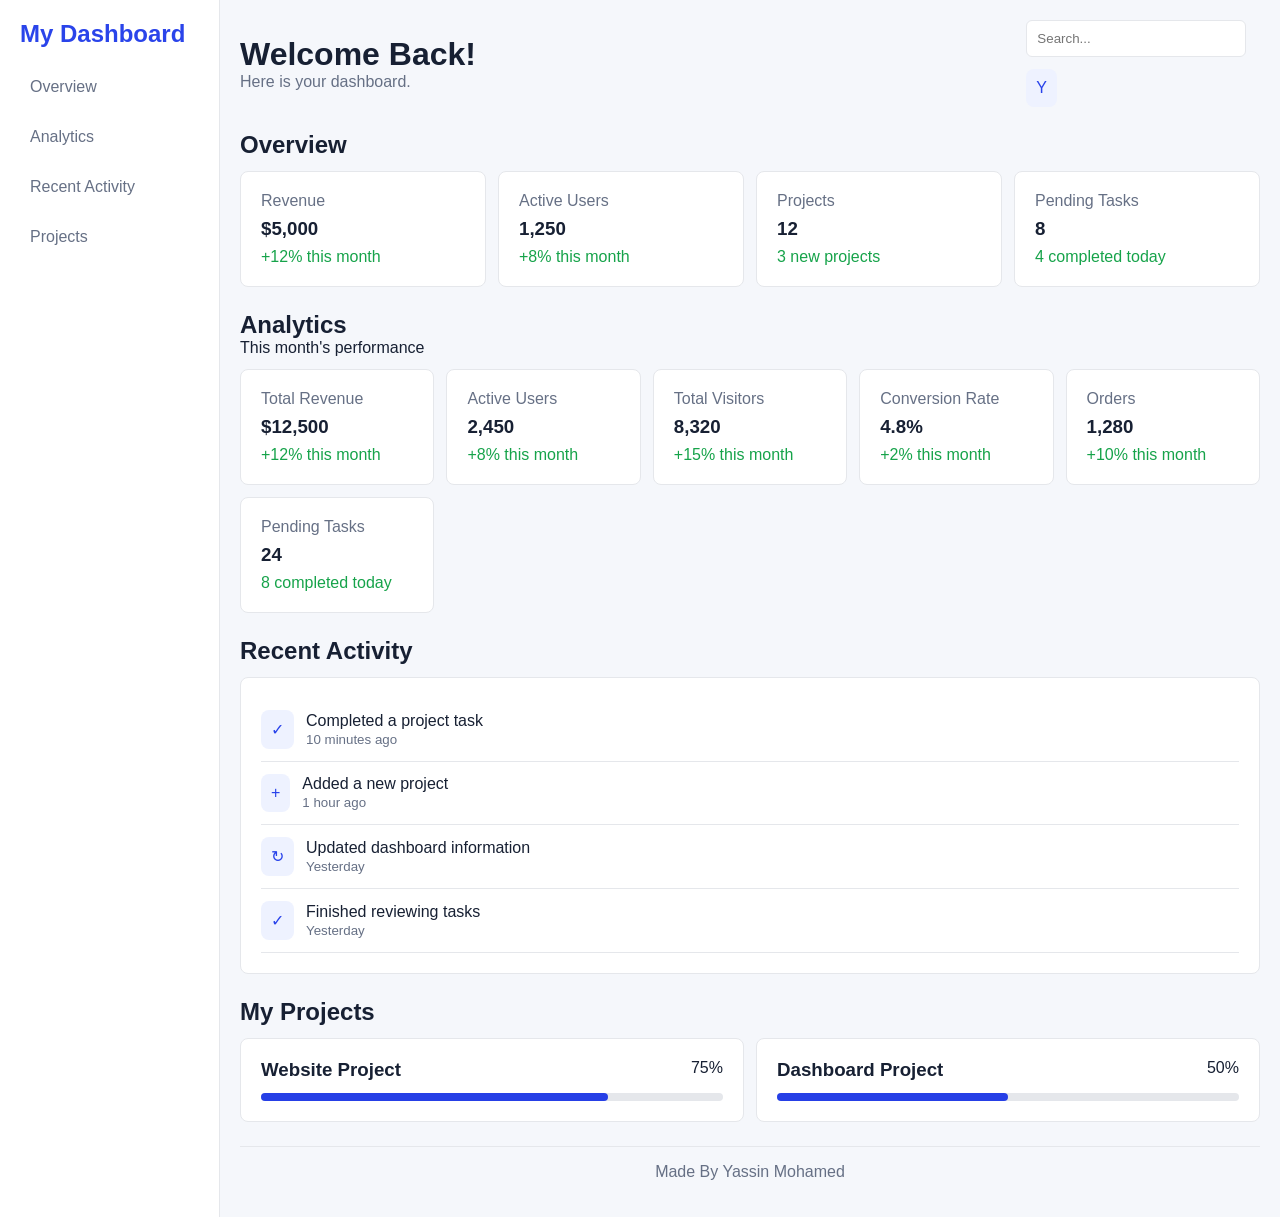
==== commit 78db2f7c: "Build responsive dashboard UI" ====
--- a/index.html
+++ b/index.html
@@ -1,74 +1,200 @@
-<!doctype html>
+<!DOCTYPE html>
 <html lang="en">
-  <head>
+<head>
     <meta charset="UTF-8">
     <meta name="viewport" content="width=device-width, initial-scale=1.0">
-    <meta name="description" content="Responsive personal dashboard assignment starter">
+    <meta name="description" content="My personal dashboard">
     <title>Personal Dashboard | Scratch2Build</title>
     <link rel="stylesheet" href="style.css">
-  </head>
-  <body>
-	<header>
-		My Personal Dashboard
-	</header>
-	<main>
-		<div class="sidebar">
-			<div class="element">Home</div>
-			<div class="element">Profile</div>
-			<div class="element">Settings</div>
-		</div>
-		<div class="grid">
-			<div class="card">
-				<div id="analytics-grid">
-					<div class="small-card">
-						<h1>Completed Tasks</h1>
-						2
-					</div>
-					<div class="small-card">
-						<h1>Number of Cards</h1>
-						4
-					</div>
-				</div>
-			</div>
-			<div class="card">
-				<h1>Today's Tasks</h1>
-				<div class="task">
-					<input type="checkbox">
-					Task 1
-				</div>
-				<div class="task">
-					<input type="checkbox">
-					Task 2
-				</div>
-				<div class="task">
-					<input type="checkbox">
-					Task 3
-				</div>
-			</div>
-			<div class="card">
-				<h1>Finance</h1>
-				<section>
-					<h2>Current Balance:</h2>
-					<span>1$</span>
-				</section>
-				<section>
-					<h2>Need to buy</h2>
-					<ul>
-						<li>One</li>
-						<li>Two</li>
-						<li>Three</li>
-					</ul>
-				</section>
-			</div>
-			<div class="card">
-				<h1>Goals</h1>
-				<ul>
-					<li>Learning JavaScript</li>
-					<li>Learning Node JS</li>
-					<li>Learning PostgreSQL</li>
-				</ul>
-			</div>
-		</div>
-	</main>
-  </body>
-</html>
+</head>
+<body>
+
+    <div class="dashboard">
+
+        <aside class="sidebar">
+            <h2 class="logo">My Dashboard</h2>
+
+            <nav class="nav">
+                <a href="#overview">Overview</a>
+                <a href="#analytics">Analytics</a>
+                <a href="#activity">Recent Activity</a>
+                <a href="#projects">Projects</a>
+            </nav>
+        </aside>
+
+        <main class="main">
+
+            <header class="header">
+                <div>
+                    <h1>Welcome Back!</h1>
+                    <p class="subtitle">Here is your dashboard.</p>
+                </div>
+
+                <div class="header-actions">
+                    <input class="search" type="search" placeholder="Search...">
+                    <div class="avatar">Y</div>
+                </div>
+            </header>
+
+            <section class="section" id="overview">
+                <div class="section-heading">
+                    <h2>Overview</h2>
+                </div>
+
+                <div class="analytics-grid">
+                    <div class="card">
+                        <p class="metric-label">Revenue</p>
+                        <h3 class="metric-value">$5,000</h3>
+                        <p class="metric-change">+12% this month</p>
+                    </div>
+
+                    <div class="card">
+                        <p class="metric-label">Active Users</p>
+                        <h3 class="metric-value">1,250</h3>
+                        <p class="metric-change">+8% this month</p>
+                    </div>
+
+                    <div class="card">
+                        <p class="metric-label">Projects</p>
+                        <h3 class="metric-value">12</h3>
+                        <p class="metric-change">3 new projects</p>
+                    </div>
+
+                    <div class="card">
+                        <p class="metric-label">Pending Tasks</p>
+                        <h3 class="metric-value">8</h3>
+                        <p class="metric-change">4 completed today</p>
+                    </div>
+                </div>
+            </section>
+
+            <section class="section" id="analytics">
+                <div class="section-heading">
+                    <h2>Analytics</h2>
+                    <p class="subtitle">This month's performance</p>
+                </div>
+
+                <div class="analytics-grid">
+                    <div class="card">
+                        <p class="metric-label">Total Revenue</p>
+                        <h3 class="metric-value">$12,500</h3>
+                        <p class="metric-change">+12% this month</p>
+                    </div>
+
+                    <div class="card">
+                        <p class="metric-label">Active Users</p>
+                        <h3 class="metric-value">2,450</h3>
+                        <p class="metric-change">+8% this month</p>
+                    </div>
+
+                    <div class="card">
+                        <p class="metric-label">Total Visitors</p>
+                        <h3 class="metric-value">8,320</h3>
+                        <p class="metric-change">+15% this month</p>
+                    </div>
+
+                    <div class="card">
+                        <p class="metric-label">Conversion Rate</p>
+                        <h3 class="metric-value">4.8%</h3>
+                        <p class="metric-change">+2% this month</p>
+                    </div>
+
+                    <div class="card">
+                        <p class="metric-label">Orders</p>
+                        <h3 class="metric-value">1,280</h3>
+                        <p class="metric-change">+10% this month</p>
+                    </div>
+
+                    <div class="card">
+                        <p class="metric-label">Pending Tasks</p>
+                        <h3 class="metric-value">24</h3>
+                        <p class="metric-change">8 completed today</p>
+                    </div>
+                </div>
+            </section>
+
+            <section class="section" id="activity">
+                <div class="section-heading">
+                    <h2>Recent Activity</h2>
+                </div>
+
+                <div class="card">
+                    <div class="activity-list">
+
+                        <div class="activity-item">
+                            <div class="activity-icon">✓</div>
+                            <div>
+                                <p>Completed a project task</p>
+                                <small>10 minutes ago</small>
+                            </div>
+                        </div>
+
+                        <div class="activity-item">
+                            <div class="activity-icon">+</div>
+                            <div>
+                                <p>Added a new project</p>
+                                <small>1 hour ago</small>
+                            </div>
+                        </div>
+
+                        <div class="activity-item">
+                            <div class="activity-icon">↻</div>
+                            <div>
+                                <p>Updated dashboard information</p>
+                                <small>Yesterday</small>
+                            </div>
+                        </div>
+
+                        <div class="activity-item">
+                            <div class="activity-icon">✓</div>
+                            <div>
+                                <p>Finished reviewing tasks</p>
+                                <small>Yesterday</small>
+                            </div>
+                        </div>
+
+                    </div>
+                </div>
+            </section>
+
+            <section class="section" id="projects">
+                <div class="section-heading">
+                    <h2>My Projects</h2>
+                </div>
+
+                <div class="content-grid">
+
+                    <div class="card">
+                        <div class="project-top">
+                            <h3>Website Project</h3>
+                            <p>75%</p>
+                        </div>
+
+                        <div class="progress-track">
+                            <div class="progress-bar" style="width: 75%;"></div>
+                        </div>
+                    </div>
+
+                    <div class="card">
+                        <div class="project-top">
+                            <h3>Dashboard Project</h3>
+                            <p>50%</p>
+                        </div>
+
+                        <div class="progress-track">
+                            <div class="progress-bar" style="width: 50%;"></div>
+                        </div>
+                    </div>
+
+                </div>
+            </section>
+
+            <footer class="footer">
+                <p>Made By Yassin Mohamed</p> 
+            </footer>
+
+        </main>
+    </div>
+
+</body>
+</html>
--- a/style.css
+++ b/style.css
@@ -1,112 +1,214 @@
 :root {
-    --background-main: rgb(68, 66, 66);
-    --bar-color: rgb(51, 50, 50);
-    --element-hover: rgba(62, 61, 61, 0.686);
-    --text-color: rgb(225, 222, 222);
-    --card-background: rgb(51, 50, 50);
-    --small-background: rgba(62, 61, 61, 0.686);
-}
-
-*,
-*::before,
-*::after {
+    --bg: #f5f7fb;
+    --white: #ffffff;
+    --text: #172033;
+    --muted: #667085;
+    --primary: rgba(6, 36, 230, 0.856);
+    --light: #eef2ff;
+    --border: #e5e7eb;
+    --success: #16a34a;
+}
+
+* {
     box-sizing: border-box;
+    margin: 0;
     padding: 0;
-    margin: 0;
 }
 
 body {
-    font-family: system-ui, sans-serif;
-    background-color: var(--background-main);
-    min-height: 100%;
-}
-
-header {
-    background-color: var(--bar-color);
-    color: var(--text-color);
+    background: var(--bg);
+    color: var(--text);
+    font-family: Arial, sans-serif;
+}
+
+.dashboard {
+    display: grid;
+    grid-template-columns: 220px minmax(0, 1fr);
+    min-height: 100vh;
+}
+
+.sidebar,
+.card {
+    padding: 20px;
+    background: var(--white);
+}
+
+.sidebar {
+    border-right: 1px solid var(--border);
+}
+
+.logo {
+    margin-bottom: 20px;
+    color: var(--primary);
+}
+
+.nav,
+.header,
+.header-actions,
+.activity-item {
+    display: flex;
+    gap: 12px;
+}
+
+.nav {
+    flex-direction: column;
+}
+
+.nav a {
     padding: 10px;
+    color: var(--muted);
+    text-decoration: none;
+}
+
+.nav a:hover,
+.nav a.active {
+    background: var(--light);
+    color: var(--primary);
+}
+
+.main {
+    min-width: 0;
+    padding: 20px;
+}
+
+.header {
+    justify-content: space-between;
+    align-items: center;
+    flex-wrap: wrap;
+    margin-bottom: 24px;
+}
+
+.header p,
+.metric-label,
+.activity-item small,
+.footer {
+    color: var(--muted);
+}
+
+.header-actions {
+    align-items: center;
+    flex-wrap: wrap;
+}
+
+.search {
+    width: 100%;
+    max-width: 220px;
+    min-width: 0;
+    padding: 10px;
+    border: 1px solid var(--border);
+    border-radius: 6px;
+    background: var(--white);
+    color: var(--text);
+}
+
+.avatar,
+.activity-icon {
+    padding: 10px;
+    background: var(--light);
+    color: var(--primary);
+    border-radius: 8px;
+}
+
+.section {
+    margin-bottom: 24px;
+}
+
+.section-heading {
+    margin-bottom: 12px;
+}
+
+.analytics-grid {
+    display: grid;
+    grid-template-columns: repeat(auto-fit, minmax(min(180px, 100%), 1fr));
+    gap: 12px;
+}
+
+.card {
+    min-width: 0;
+    border: 1px solid var(--border);
+    border-radius: 8px;
+}
+
+.metric-value {
+    margin: 8px 0;
+    overflow-wrap: anywhere;
+}
+
+.metric-change {
+    color: var(--success);
+}
+
+.activity-item {
+    align-items: center;
+    padding: 12px 0;
+    border-bottom: 1px solid var(--border);
+}
+
+.content-grid {
+    display: grid;
+    grid-template-columns: repeat(2, minmax(0, 1fr));
+    gap: 12px;
+}
+
+.project-top {
     display: flex;
-    justify-content: center;
-    font-weight: 700;
-    flex-wrap: nowrap;
-}
-
-main {
-    display: grid;
-    grid-template-columns: 100px auto;
-    height: 100vh;
-}
-
-.sidebar {
-    background-color: var(--bar-color);
-    display: flex;
-    flex-direction: column;
-    justify-content: flex-start;
-    align-items: center;
-    width: fit-content;
-    height: 100%;
-    color: var(--text-color);
-}
-
-.element {
-    cursor: pointer;
-    padding: 10px;
-    margin-bottom: 5px;
-    border-radius: 10px;
-}
-
-.element:hover {
-    background-color: var(--element-hover);
-}
-
-.grid {
-    display: grid;
-    grid-template-columns: repeat(auto-fit, minmax(265px, 1fr));
-    grid-auto-rows: min-content;
-    gap: 10px;
-    margin: 10px 10px 0 0;
-}
-
-#analytics-grid {
-    display: grid;
-    grid-template-columns: repeat(auto-fit, minmax(200px, 1fr));
-    gap: 10px;
-    padding: 10px
-}
-
-.small-card {
-    background-color: var(--small-background);
-    border-radius: 10px;
-    padding: 5px;
-}
-
-.card {
-    background-color: var(--card-background);
-    border-radius: 15px;
-    color: var(--text-color);
-    padding: 10px;
-    height: fit-content;
-}
-
-h1 {
-    border-bottom: 1px solid var(--text-color);
-    margin-bottom: 10px;
-}
-
-.task {
-    margin-bottom: 10px;
-}
-
-ul {
-    margin-left: 20px;
-}
-
-@media (max-height: 375px) {
-    .card {
-        width: 240px;
+    justify-content: space-between;
+    flex-wrap: wrap;
+    gap: 8px;
+}
+
+.progress-track,
+.progress-bar {
+    height: 8px;
+    border-radius: 8px;
+}
+
+.progress-track {
+    margin-top: 12px;
+    background: var(--border);
+}
+
+.progress-bar {
+    background: var(--primary);
+}
+
+.footer {
+    padding: 16px 0;
+    border-top: 1px solid var(--border);
+    text-align: center;
+}
+
+@media (max-width: 768px) {
+    .dashboard,
+    .content-grid {
+        grid-template-columns: 1fr;
     }
 
     .sidebar {
-        width: 80px;
-    }
-}
+        border-right: none;
+        border-bottom: 1px solid var(--border);
+    }
+
+    .nav {
+        flex-direction: row;
+        flex-wrap: wrap;
+    }
+}
+
+@media (max-width: 400px) {
+    .main {
+        padding: 12px;
+    }
+
+    .header-actions {
+        width: 100%;
+    }
+
+    .search {
+        flex: 1;
+    }
+
+    .analytics-grid {
+        grid-template-columns: 1fr;
+    }
+}
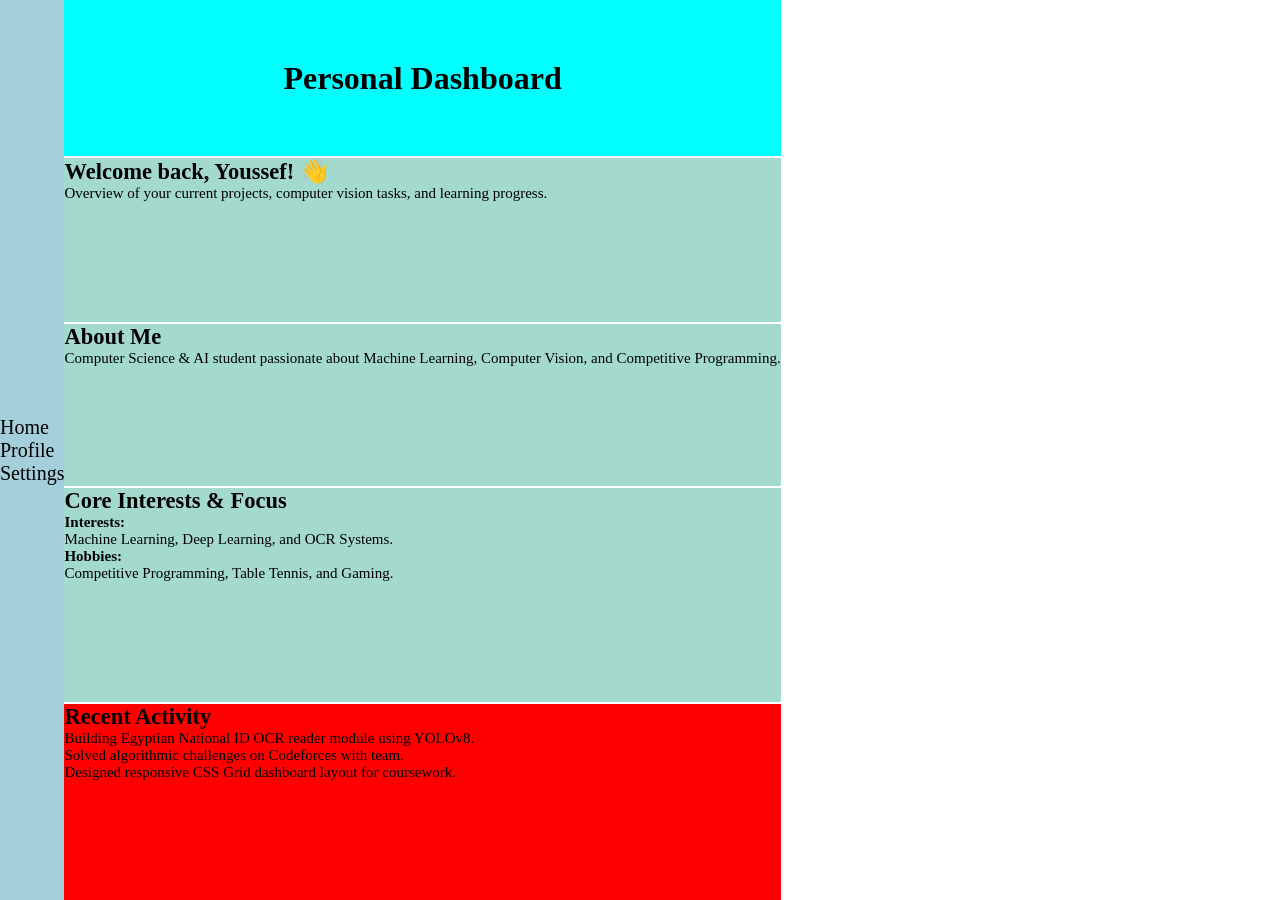
==== commit 4b98273f: "is done" ====
--- a/index.html
+++ b/index.html
@@ -1,200 +1,52 @@
-<!DOCTYPE html>
+<!doctype html>
 <html lang="en">
 <head>
-    <meta charset="UTF-8">
-    <meta name="viewport" content="width=device-width, initial-scale=1.0">
-    <meta name="description" content="My personal dashboard">
-    <title>Personal Dashboard | Scratch2Build</title>
-    <link rel="stylesheet" href="style.css">
+  <meta charset="UTF-8">
+  <meta name="viewport" content="width=device-width, initial-scale=1.0">
+  <meta name="description" content="Responsive personal dashboard assignment">
+  <title>Personal Dashboard | Youssef Osman</title>
+  <link rel="stylesheet" href="style.css">
 </head>
 <body>
+  <nav>
+    <ul>
+      <li><a>Home</a></li>
+      <li><a >Profile</a></li>
+      <li><a >Settings</a></li>
+    </ul>
+  </nav>
 
-    <div class="dashboard">
+  <div class="main-content">
+    <header>
+      <h1>Personal Dashboard</h1>
+    </header>
+    
+    <section class="welcome-card">
+      <h2>Welcome back, Youssef! 👋</h2>
+      <p>Overview of your current projects, computer vision tasks, and learning progress.</p>
+    </section>
 
-        <aside class="sidebar">
-            <h2 class="logo">My Dashboard</h2>
+    <section class="about-card">
+      <h2>About Me</h2>
+      <p>Computer Science & AI student passionate about Machine Learning, Computer Vision, and Competitive Programming.</p>
+    </section>
 
-            <nav class="nav">
-                <a href="#overview">Overview</a>
-                <a href="#analytics">Analytics</a>
-                <a href="#activity">Recent Activity</a>
-                <a href="#projects">Projects</a>
-            </nav>
-        </aside>
+    <section class="interests-card">
+      <h2>Core Interests & Focus</h2>
+      <p>
+        <strong>Interests:</strong> Machine Learning, Deep Learning, and OCR Systems. <br>
+        <strong>Hobbies:</strong> Competitive Programming, Table Tennis, and Gaming.
+      </p>
+    </section>
 
-        <main class="main">
-
-            <header class="header">
-                <div>
-                    <h1>Welcome Back!</h1>
-                    <p class="subtitle">Here is your dashboard.</p>
-                </div>
-
-                <div class="header-actions">
-                    <input class="search" type="search" placeholder="Search...">
-                    <div class="avatar">Y</div>
-                </div>
-            </header>
-
-            <section class="section" id="overview">
-                <div class="section-heading">
-                    <h2>Overview</h2>
-                </div>
-
-                <div class="analytics-grid">
-                    <div class="card">
-                        <p class="metric-label">Revenue</p>
-                        <h3 class="metric-value">$5,000</h3>
-                        <p class="metric-change">+12% this month</p>
-                    </div>
-
-                    <div class="card">
-                        <p class="metric-label">Active Users</p>
-                        <h3 class="metric-value">1,250</h3>
-                        <p class="metric-change">+8% this month</p>
-                    </div>
-
-                    <div class="card">
-                        <p class="metric-label">Projects</p>
-                        <h3 class="metric-value">12</h3>
-                        <p class="metric-change">3 new projects</p>
-                    </div>
-
-                    <div class="card">
-                        <p class="metric-label">Pending Tasks</p>
-                        <h3 class="metric-value">8</h3>
-                        <p class="metric-change">4 completed today</p>
-                    </div>
-                </div>
-            </section>
-
-            <section class="section" id="analytics">
-                <div class="section-heading">
-                    <h2>Analytics</h2>
-                    <p class="subtitle">This month's performance</p>
-                </div>
-
-                <div class="analytics-grid">
-                    <div class="card">
-                        <p class="metric-label">Total Revenue</p>
-                        <h3 class="metric-value">$12,500</h3>
-                        <p class="metric-change">+12% this month</p>
-                    </div>
-
-                    <div class="card">
-                        <p class="metric-label">Active Users</p>
-                        <h3 class="metric-value">2,450</h3>
-                        <p class="metric-change">+8% this month</p>
-                    </div>
-
-                    <div class="card">
-                        <p class="metric-label">Total Visitors</p>
-                        <h3 class="metric-value">8,320</h3>
-                        <p class="metric-change">+15% this month</p>
-                    </div>
-
-                    <div class="card">
-                        <p class="metric-label">Conversion Rate</p>
-                        <h3 class="metric-value">4.8%</h3>
-                        <p class="metric-change">+2% this month</p>
-                    </div>
-
-                    <div class="card">
-                        <p class="metric-label">Orders</p>
-                        <h3 class="metric-value">1,280</h3>
-                        <p class="metric-change">+10% this month</p>
-                    </div>
-
-                    <div class="card">
-                        <p class="metric-label">Pending Tasks</p>
-                        <h3 class="metric-value">24</h3>
-                        <p class="metric-change">8 completed today</p>
-                    </div>
-                </div>
-            </section>
-
-            <section class="section" id="activity">
-                <div class="section-heading">
-                    <h2>Recent Activity</h2>
-                </div>
-
-                <div class="card">
-                    <div class="activity-list">
-
-                        <div class="activity-item">
-                            <div class="activity-icon">✓</div>
-                            <div>
-                                <p>Completed a project task</p>
-                                <small>10 minutes ago</small>
-                            </div>
-                        </div>
-
-                        <div class="activity-item">
-                            <div class="activity-icon">+</div>
-                            <div>
-                                <p>Added a new project</p>
-                                <small>1 hour ago</small>
-                            </div>
-                        </div>
-
-                        <div class="activity-item">
-                            <div class="activity-icon">↻</div>
-                            <div>
-                                <p>Updated dashboard information</p>
-                                <small>Yesterday</small>
-                            </div>
-                        </div>
-
-                        <div class="activity-item">
-                            <div class="activity-icon">✓</div>
-                            <div>
-                                <p>Finished reviewing tasks</p>
-                                <small>Yesterday</small>
-                            </div>
-                        </div>
-
-                    </div>
-                </div>
-            </section>
-
-            <section class="section" id="projects">
-                <div class="section-heading">
-                    <h2>My Projects</h2>
-                </div>
-
-                <div class="content-grid">
-
-                    <div class="card">
-                        <div class="project-top">
-                            <h3>Website Project</h3>
-                            <p>75%</p>
-                        </div>
-
-                        <div class="progress-track">
-                            <div class="progress-bar" style="width: 75%;"></div>
-                        </div>
-                    </div>
-
-                    <div class="card">
-                        <div class="project-top">
-                            <h3>Dashboard Project</h3>
-                            <p>50%</p>
-                        </div>
-
-                        <div class="progress-track">
-                            <div class="progress-bar" style="width: 50%;"></div>
-                        </div>
-                    </div>
-
-                </div>
-            </section>
-
-            <footer class="footer">
-                <p>Made By Yassin Mohamed</p> 
-            </footer>
-
-        </main>
-    </div>
-
+    <article class="recent-activity">
+      <h2>Recent Activity</h2>
+     
+        <a>Building Egyptian National ID OCR reader module using YOLOv8.</a>
+        <a >Solved algorithmic challenges on Codeforces with team.</a>
+        <a>Designed responsive CSS Grid dashboard layout for coursework.</a>
+    
+    </article>
+  </div>
 </body>
 </html>
--- a/style.css
+++ b/style.css
@@ -1,214 +1,66 @@
-:root {
-    --bg: #f5f7fb;
-    --white: #ffffff;
-    --text: #172033;
-    --muted: #667085;
-    --primary: rgba(6, 36, 230, 0.856);
-    --light: #eef2ff;
-    --border: #e5e7eb;
-    --success: #16a34a;
+
+*,
+*::before,
+*::after {
+box-sizing: border-box;
+margin: 0;
+padding: 0;
+}
+@media (max-width: 375px) {
+  div {
+    grid-template-columns: 1fr;
+  }
+}
+:root{
+--color-section: rgb(164, 218, 206);
+--color-article: rgb(255, 0, 0);
+--color-nav : rgb(164, 206, 218);
+--color-header: aqua;
+}
+body{
+  display: flex;
+  height: 100vh;
+ 
+}
+div {
+  display : grid;
+  grid-template-columns: repeat(auto-fit, minmax(1fr, 3fr));
+  gap: 2px; 
+}
+header{
+  border-size: border-box;
+  background-color: var(--color-header);
+  justify-content: center;
+  align-content: center;
+  flex-wrap: wrap;
+  display: flex;
+}
+nav{
+  flex-direction: column;
+  justify-content: center;
+  align-items: center;
+  display: flex;
+  font-size: 20px;
+  
+  background-color:var(--color-nav);
 }
 
-* {
-    box-sizing: border-box;
-    margin: 0;
-    padding: 0;
+ div section{
+  align-content: flex-start;    
+  background-color: var(--color-section);
+  flex-direction: column;
+  font-size: 15px;
+  display: flex;
 }
-
-body {
-    background: var(--bg);
-    color: var(--text);
-    font-family: Arial, sans-serif;
+ div section p{
+  display: flex;
+  flex-direction: column;
+  background-color: var(--color-section);
+  font-size: 15px;
 }
-
-.dashboard {
-    display: grid;
-    grid-template-columns: 220px minmax(0, 1fr);
-    min-height: 100vh;
+div article{
+  display: flex;
+  flex-direction: column;
+  background-color: var(--color-article);
+  font-size: 15px;
 }
-
-.sidebar,
-.card {
-    padding: 20px;
-    background: var(--white);
-}
-
-.sidebar {
-    border-right: 1px solid var(--border);
-}
-
-.logo {
-    margin-bottom: 20px;
-    color: var(--primary);
-}
-
-.nav,
-.header,
-.header-actions,
-.activity-item {
-    display: flex;
-    gap: 12px;
-}
-
-.nav {
-    flex-direction: column;
-}
-
-.nav a {
-    padding: 10px;
-    color: var(--muted);
-    text-decoration: none;
-}
-
-.nav a:hover,
-.nav a.active {
-    background: var(--light);
-    color: var(--primary);
-}
-
-.main {
-    min-width: 0;
-    padding: 20px;
-}
-
-.header {
-    justify-content: space-between;
-    align-items: center;
-    flex-wrap: wrap;
-    margin-bottom: 24px;
-}
-
-.header p,
-.metric-label,
-.activity-item small,
-.footer {
-    color: var(--muted);
-}
-
-.header-actions {
-    align-items: center;
-    flex-wrap: wrap;
-}
-
-.search {
-    width: 100%;
-    max-width: 220px;
-    min-width: 0;
-    padding: 10px;
-    border: 1px solid var(--border);
-    border-radius: 6px;
-    background: var(--white);
-    color: var(--text);
-}
-
-.avatar,
-.activity-icon {
-    padding: 10px;
-    background: var(--light);
-    color: var(--primary);
-    border-radius: 8px;
-}
-
-.section {
-    margin-bottom: 24px;
-}
-
-.section-heading {
-    margin-bottom: 12px;
-}
-
-.analytics-grid {
-    display: grid;
-    grid-template-columns: repeat(auto-fit, minmax(min(180px, 100%), 1fr));
-    gap: 12px;
-}
-
-.card {
-    min-width: 0;
-    border: 1px solid var(--border);
-    border-radius: 8px;
-}
-
-.metric-value {
-    margin: 8px 0;
-    overflow-wrap: anywhere;
-}
-
-.metric-change {
-    color: var(--success);
-}
-
-.activity-item {
-    align-items: center;
-    padding: 12px 0;
-    border-bottom: 1px solid var(--border);
-}
-
-.content-grid {
-    display: grid;
-    grid-template-columns: repeat(2, minmax(0, 1fr));
-    gap: 12px;
-}
-
-.project-top {
-    display: flex;
-    justify-content: space-between;
-    flex-wrap: wrap;
-    gap: 8px;
-}
-
-.progress-track,
-.progress-bar {
-    height: 8px;
-    border-radius: 8px;
-}
-
-.progress-track {
-    margin-top: 12px;
-    background: var(--border);
-}
-
-.progress-bar {
-    background: var(--primary);
-}
-
-.footer {
-    padding: 16px 0;
-    border-top: 1px solid var(--border);
-    text-align: center;
-}
-
-@media (max-width: 768px) {
-    .dashboard,
-    .content-grid {
-        grid-template-columns: 1fr;
-    }
-
-    .sidebar {
-        border-right: none;
-        border-bottom: 1px solid var(--border);
-    }
-
-    .nav {
-        flex-direction: row;
-        flex-wrap: wrap;
-    }
-}
-
-@media (max-width: 400px) {
-    .main {
-        padding: 12px;
-    }
-
-    .header-actions {
-        width: 100%;
-    }
-
-    .search {
-        flex: 1;
-    }
-
-    .analytics-grid {
-        grid-template-columns: 1fr;
-    }
-}
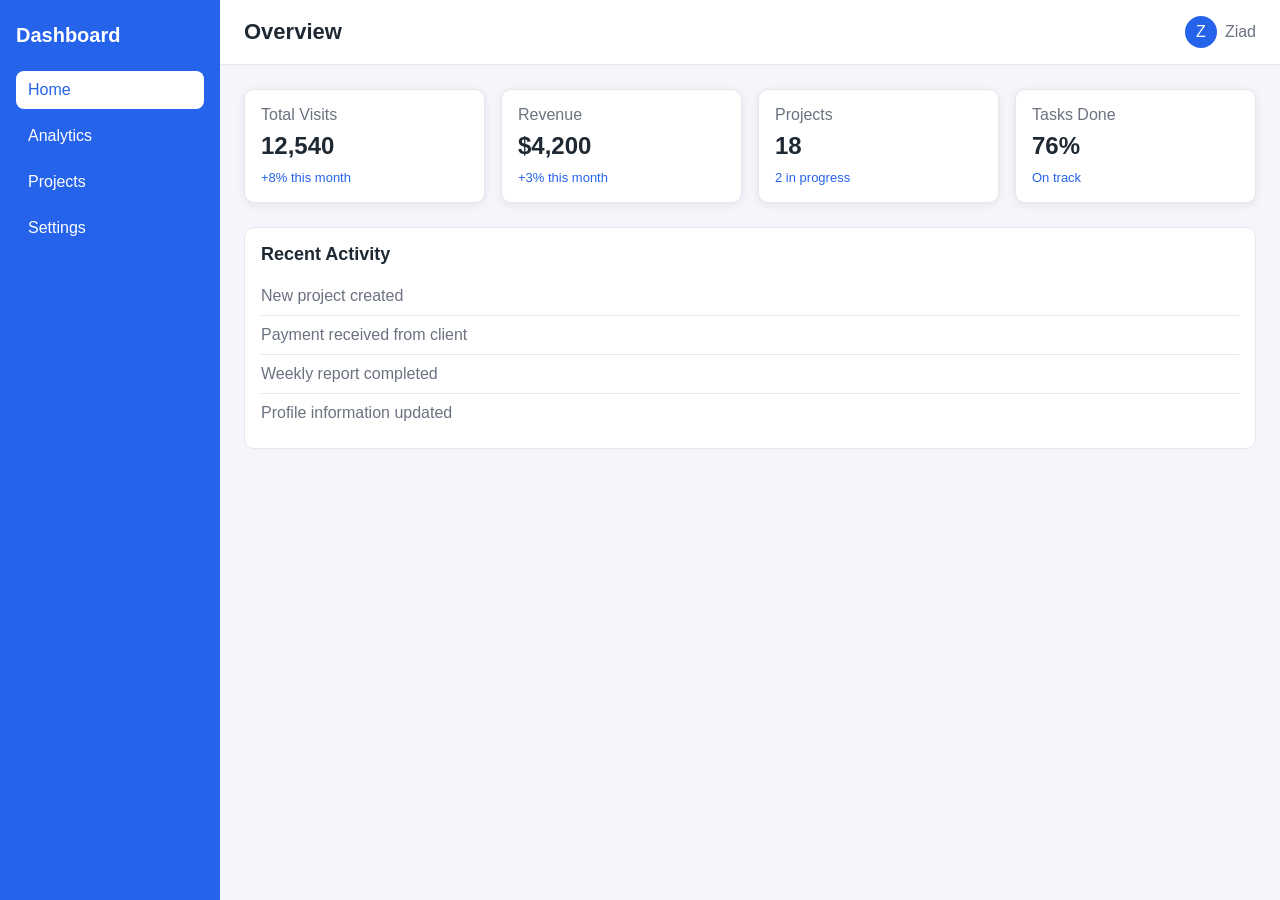
==== commit 5cc40a82: "assignment done" ====
--- a/index.html
+++ b/index.html
@@ -3,50 +3,66 @@
 <head>
   <meta charset="UTF-8">
   <meta name="viewport" content="width=device-width, initial-scale=1.0">
-  <meta name="description" content="Responsive personal dashboard assignment">
-  <title>Personal Dashboard | Youssef Osman</title>
+  <meta name="description" content="Responsive personal dashboard assignment starter">
+  <title>Personal Dashboard | Scratch2Build</title>
   <link rel="stylesheet" href="style.css">
 </head>
 <body>
-  <nav>
-    <ul>
-      <li><a>Home</a></li>
-      <li><a >Profile</a></li>
-      <li><a >Settings</a></li>
-    </ul>
-  </nav>
+  <div class="dashboard">
+    <aside class="sidebar">
+      <h2 class="logo">Dashboard</h2>
+      <nav>
+        <a class="active" href="#">Home</a>
+        <a href="#">Analytics</a>
+        <a href="#">Projects</a>
+        <a href="#">Settings</a>
+      </nav>
+    </aside>
 
-  <div class="main-content">
-    <header>
-      <h1>Personal Dashboard</h1>
-    </header>
-    
-    <section class="welcome-card">
-      <h2>Welcome back, Youssef! 👋</h2>
-      <p>Overview of your current projects, computer vision tasks, and learning progress.</p>
-    </section>
+    <div class="page">
+      <header class="topbar">
+        <h1>Overview</h1>
+        <div class="user">
+          <span class="avatar">Z</span>
+          <span>Ziad</span>
+        </div>
+      </header>
 
-    <section class="about-card">
-      <h2>About Me</h2>
-      <p>Computer Science & AI student passionate about Machine Learning, Computer Vision, and Competitive Programming.</p>
-    </section>
+      <main class="content">
+        <section class="stats">
+          <article class="card">
+            <p>Total Visits</p>
+            <h3>12,540</h3>
+            <span>+8% this month</span>
+          </article>
+          <article class="card">
+            <p>Revenue</p>
+            <h3>$4,200</h3>
+            <span>+3% this month</span>
+          </article>
+          <article class="card">
+            <p>Projects</p>
+            <h3>18</h3>
+            <span>2 in progress</span>
+          </article>
+          <article class="card">
+            <p>Tasks Done</p>
+            <h3>76%</h3>
+            <span>On track</span>
+          </article>
+        </section>
 
-    <section class="interests-card">
-      <h2>Core Interests & Focus</h2>
-      <p>
-        <strong>Interests:</strong> Machine Learning, Deep Learning, and OCR Systems. <br>
-        <strong>Hobbies:</strong> Competitive Programming, Table Tennis, and Gaming.
-      </p>
-    </section>
-
-    <article class="recent-activity">
-      <h2>Recent Activity</h2>
-     
-        <a>Building Egyptian National ID OCR reader module using YOLOv8.</a>
-        <a >Solved algorithmic challenges on Codeforces with team.</a>
-        <a>Designed responsive CSS Grid dashboard layout for coursework.</a>
-    
-    </article>
+        <section class="activity">
+          <h2>Recent Activity</h2>
+          <ul>
+            <li>New project created</li>
+            <li>Payment received from client</li>
+            <li>Weekly report completed</li>
+            <li>Profile information updated</li>
+          </ul>
+        </section>
+      </main>
+    </div>
   </div>
 </body>
-</html>+</html>
--- a/style.css
+++ b/style.css
@@ -1,66 +1,183 @@
+:root {
+  --color-bg: #f4f6fb;
+  --color-surface: #ffffff;
+  --color-text: #1f2933;
+  --color-muted: #6b7280;
+  --color-primary: #2563eb;
+  --color-border: #e5e7eb;
+  --color-shadow: rgba(15, 23, 42, 0.08);
+}
 
-*,
-*::before,
-*::after {
-box-sizing: border-box;
-margin: 0;
-padding: 0;
+* {
+  box-sizing: border-box;
 }
-@media (max-width: 375px) {
-  div {
-    grid-template-columns: 1fr;
+
+body {
+  margin: 0;
+  font-family: Arial, sans-serif;
+  background-color: var(--color-bg);
+  color: var(--color-text);
+}
+
+.dashboard {
+  display: flex;
+  min-height: 100vh;
+}
+
+.sidebar {
+  flex: 0 0 220px;
+  padding: 24px 16px;
+  background-color: var(--color-primary);
+  color: var(--color-surface);
+}
+
+.logo {
+  margin: 0 0 24px;
+  font-size: 20px;
+}
+
+nav {
+  display: flex;
+  flex-direction: column;
+  gap: 8px;
+}
+
+nav a {
+  padding: 10px 12px;
+  border-radius: 8px;
+  color: var(--color-surface);
+  text-decoration: none;
+}
+
+nav a:hover,
+nav a.active {
+  background-color: var(--color-surface);
+  color: var(--color-primary);
+}
+
+.page {
+  flex: 1;
+  min-width: 0;
+}
+
+.topbar {
+  display: flex;
+  align-items: center;
+  justify-content: space-between;
+  padding: 16px 24px;
+  border-bottom: 1px solid var(--color-border);
+  background-color: var(--color-surface);
+}
+
+.topbar h1 {
+  margin: 0;
+  font-size: 22px;
+}
+
+.user {
+  display: flex;
+  align-items: center;
+  gap: 8px;
+  color: var(--color-muted);
+}
+
+.avatar {
+  display: flex;
+  align-items: center;
+  justify-content: center;
+  width: 32px;
+  height: 32px;
+  border-radius: 50%;
+  background-color: var(--color-primary);
+  color: var(--color-surface);
+}
+
+.content {
+  padding: 24px;
+}
+
+.stats {
+  display: grid;
+  grid-template-columns: repeat(auto-fit, minmax(150px, 1fr));
+  gap: 16px;
+}
+
+.card {
+  padding: 16px;
+  border: 1px solid var(--color-border);
+  border-radius: 10px;
+  background-color: var(--color-surface);
+  box-shadow: 0 2px 8px var(--color-shadow);
+}
+
+.card p {
+  margin: 0 0 8px;
+  color: var(--color-muted);
+}
+
+.card h3 {
+  margin: 0 0 8px;
+  font-size: 24px;
+}
+
+.card span {
+  font-size: 13px;
+  color: var(--color-primary);
+}
+
+.activity {
+  margin-top: 24px;
+  padding: 16px;
+  border: 1px solid var(--color-border);
+  border-radius: 10px;
+  background-color: var(--color-surface);
+}
+
+.activity h2 {
+  margin: 0 0 12px;
+  font-size: 18px;
+}
+
+.activity ul {
+  margin: 0;
+  padding: 0;
+  list-style: none;
+}
+
+.activity li {
+  padding: 10px 0;
+  border-bottom: 1px solid var(--color-border);
+  color: var(--color-muted);
+}
+
+.activity li:last-child {
+  border-bottom: none;
+}
+
+@media (max-width: 768px) {
+  .dashboard {
+    flex-direction: column;
+  }
+
+  .sidebar {
+    flex: none;
+    padding: 16px;
+  }
+
+  .logo {
+    margin-bottom: 12px;
+  }
+
+  nav {
+    flex-direction: row;
+    flex-wrap: wrap;
+  }
+
+  .topbar {
+    padding: 12px 16px;
+  }
+
+  .content {
+    padding: 16px;
   }
 }
-:root{
---color-section: rgb(164, 218, 206);
---color-article: rgb(255, 0, 0);
---color-nav : rgb(164, 206, 218);
---color-header: aqua;
-}
-body{
-  display: flex;
-  height: 100vh;
- 
-}
-div {
-  display : grid;
-  grid-template-columns: repeat(auto-fit, minmax(1fr, 3fr));
-  gap: 2px; 
-}
-header{
-  border-size: border-box;
-  background-color: var(--color-header);
-  justify-content: center;
-  align-content: center;
-  flex-wrap: wrap;
-  display: flex;
-}
-nav{
-  flex-direction: column;
-  justify-content: center;
-  align-items: center;
-  display: flex;
-  font-size: 20px;
-  
-  background-color:var(--color-nav);
-}
-
- div section{
-  align-content: flex-start;    
-  background-color: var(--color-section);
-  flex-direction: column;
-  font-size: 15px;
-  display: flex;
-}
- div section p{
-  display: flex;
-  flex-direction: column;
-  background-color: var(--color-section);
-  font-size: 15px;
-}
-div article{
-  display: flex;
-  flex-direction: column;
-  background-color: var(--color-article);
-  font-size: 15px;
-}
